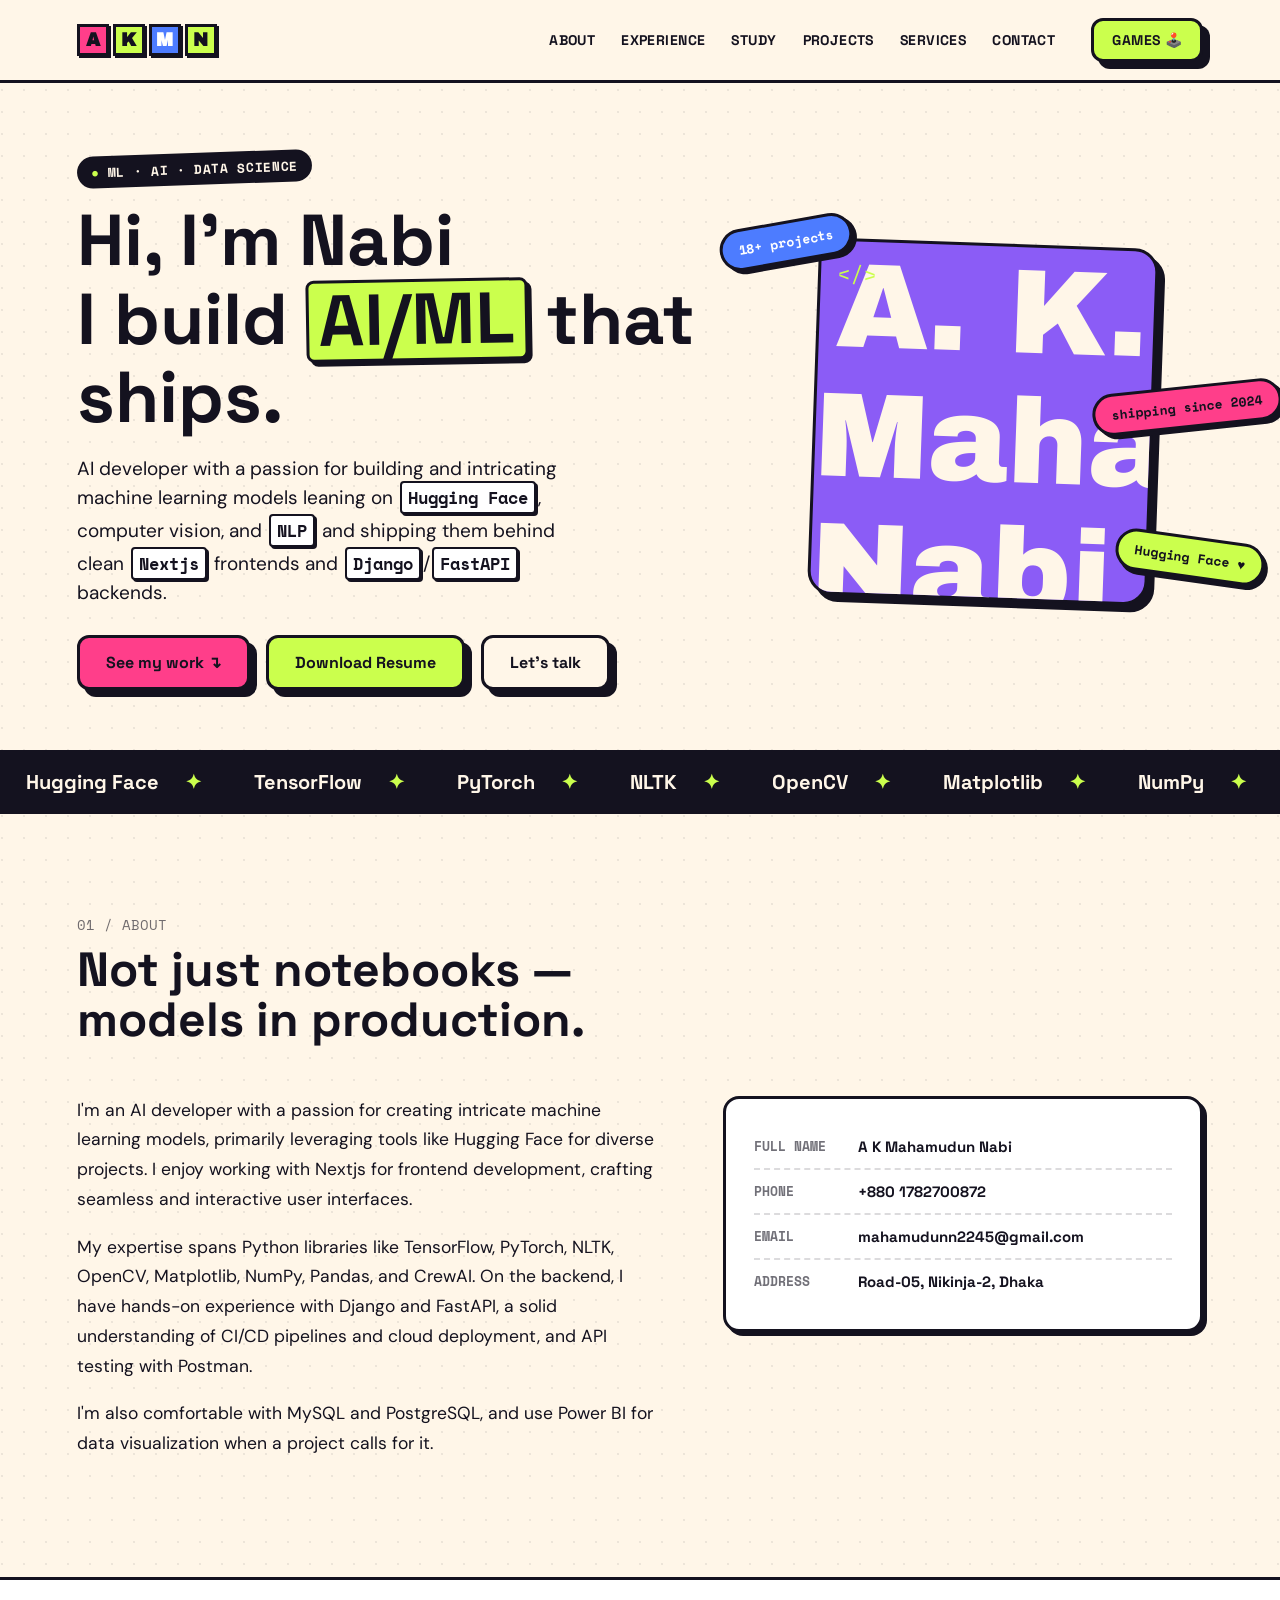
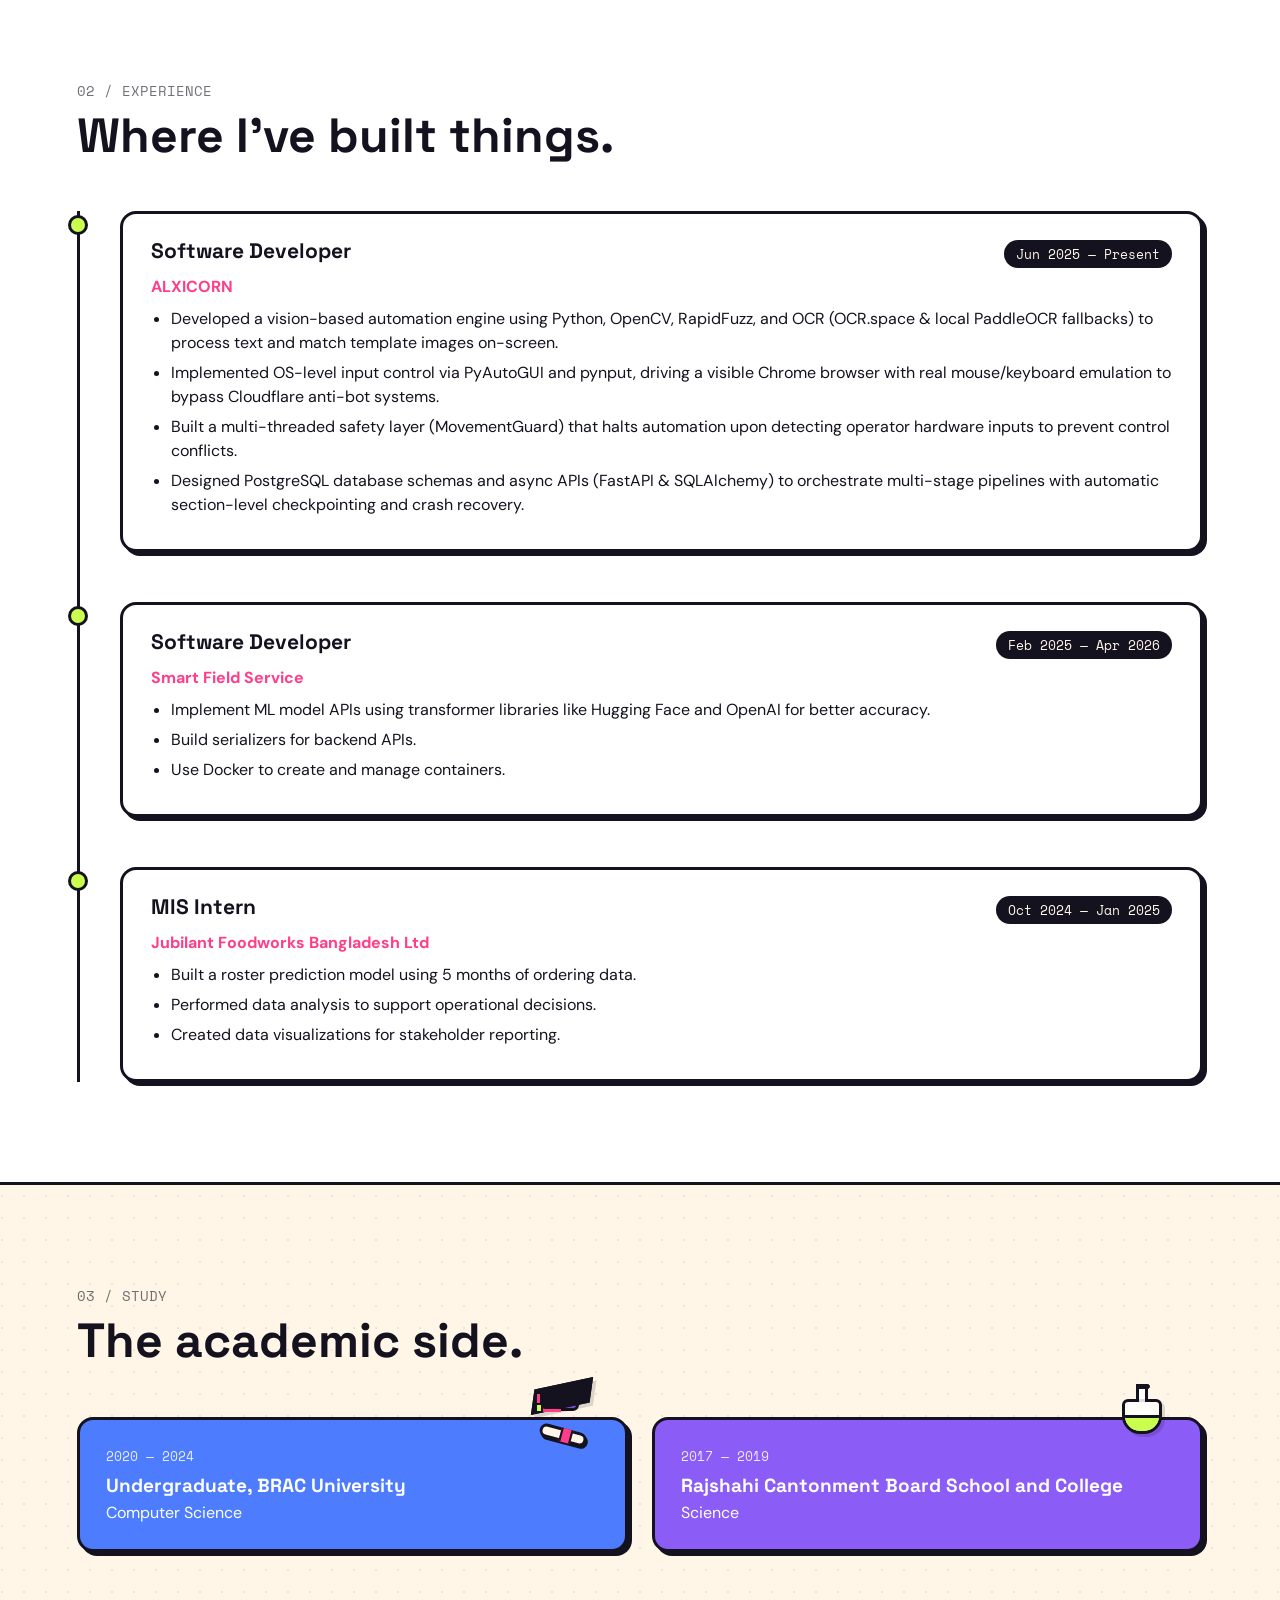
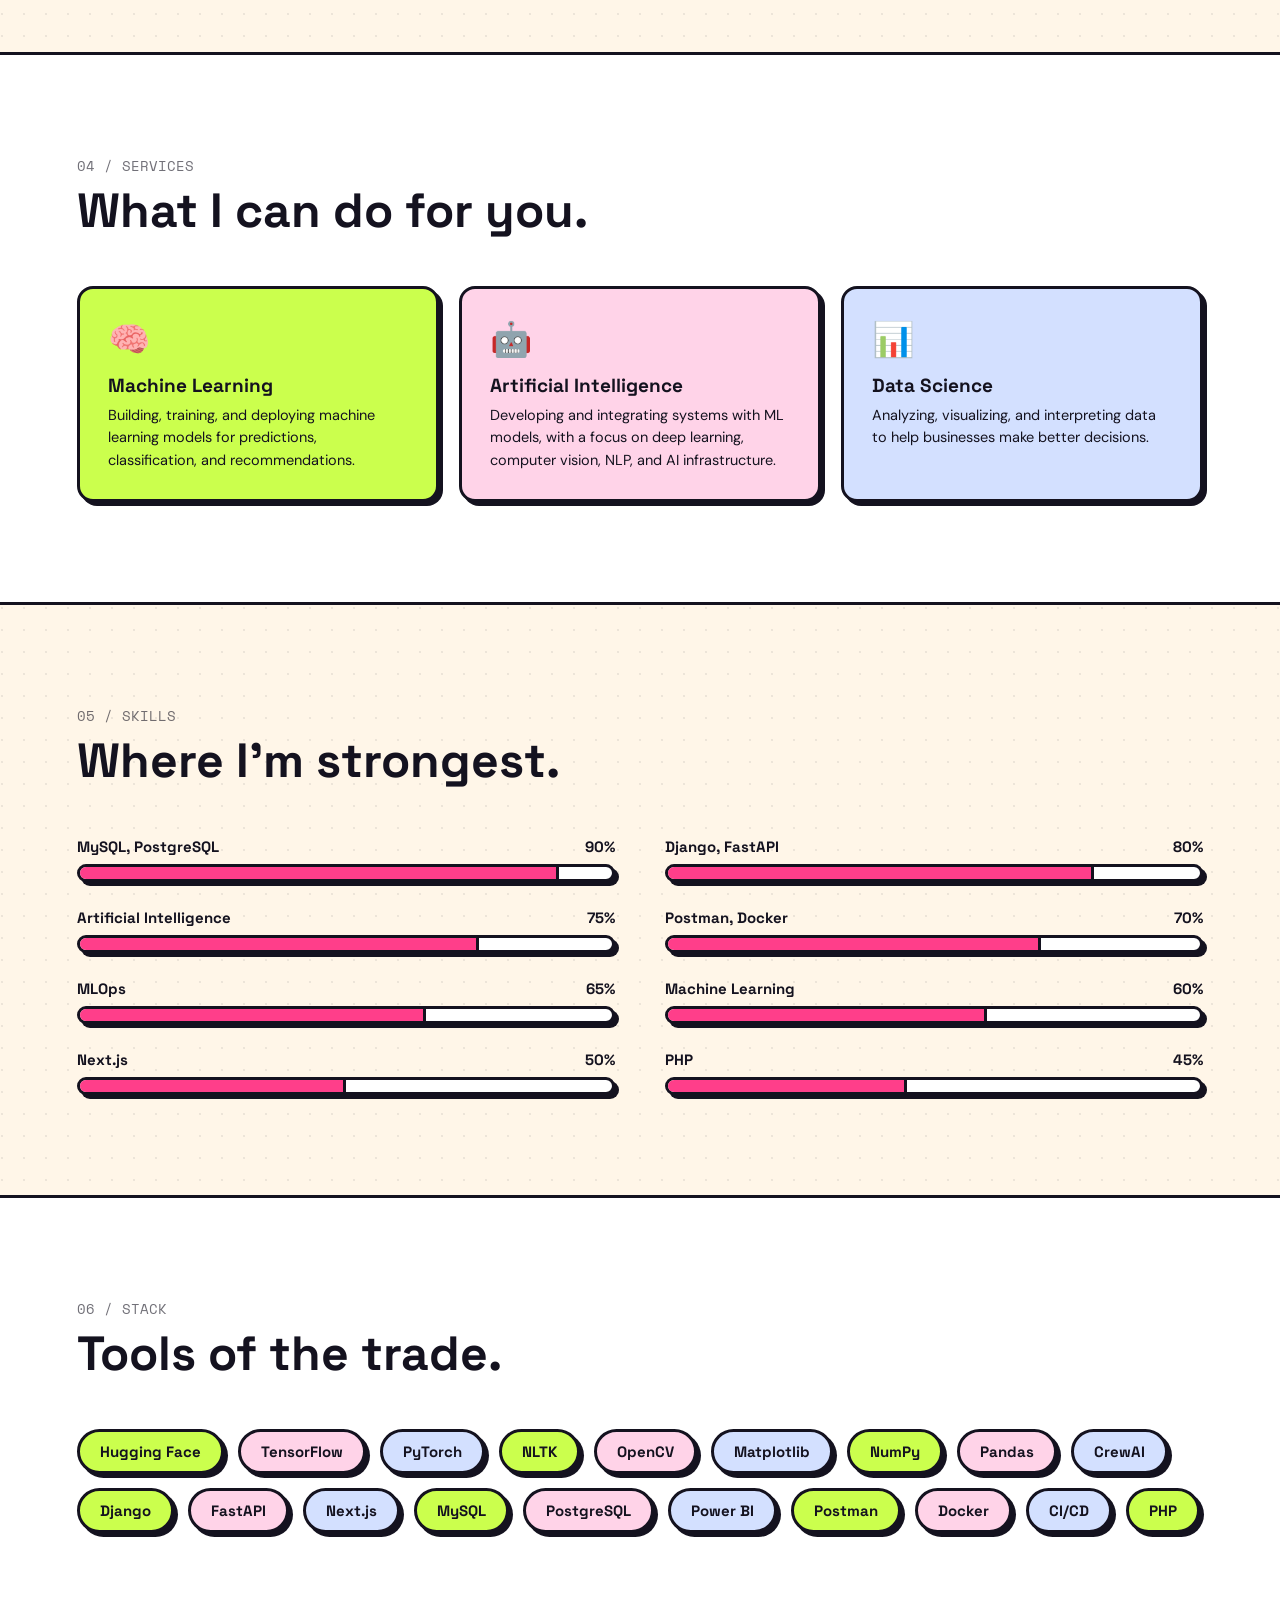
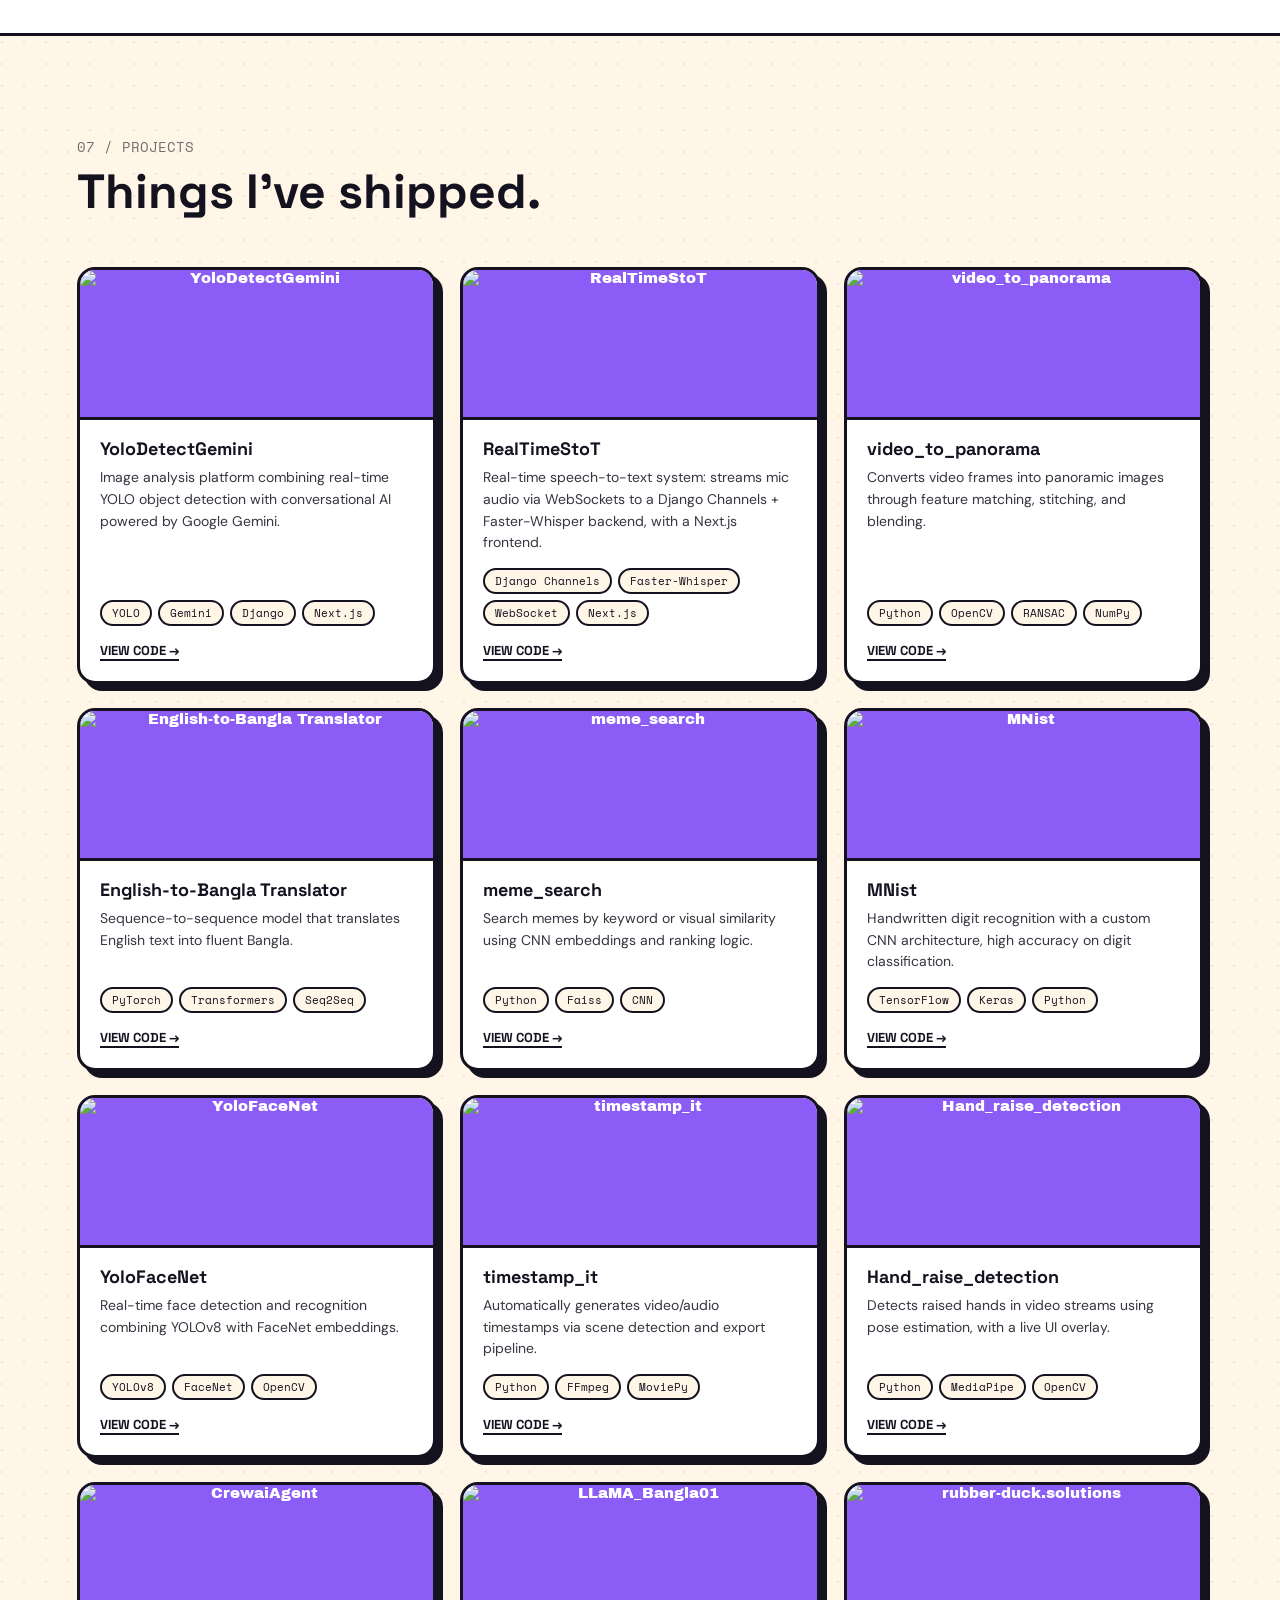
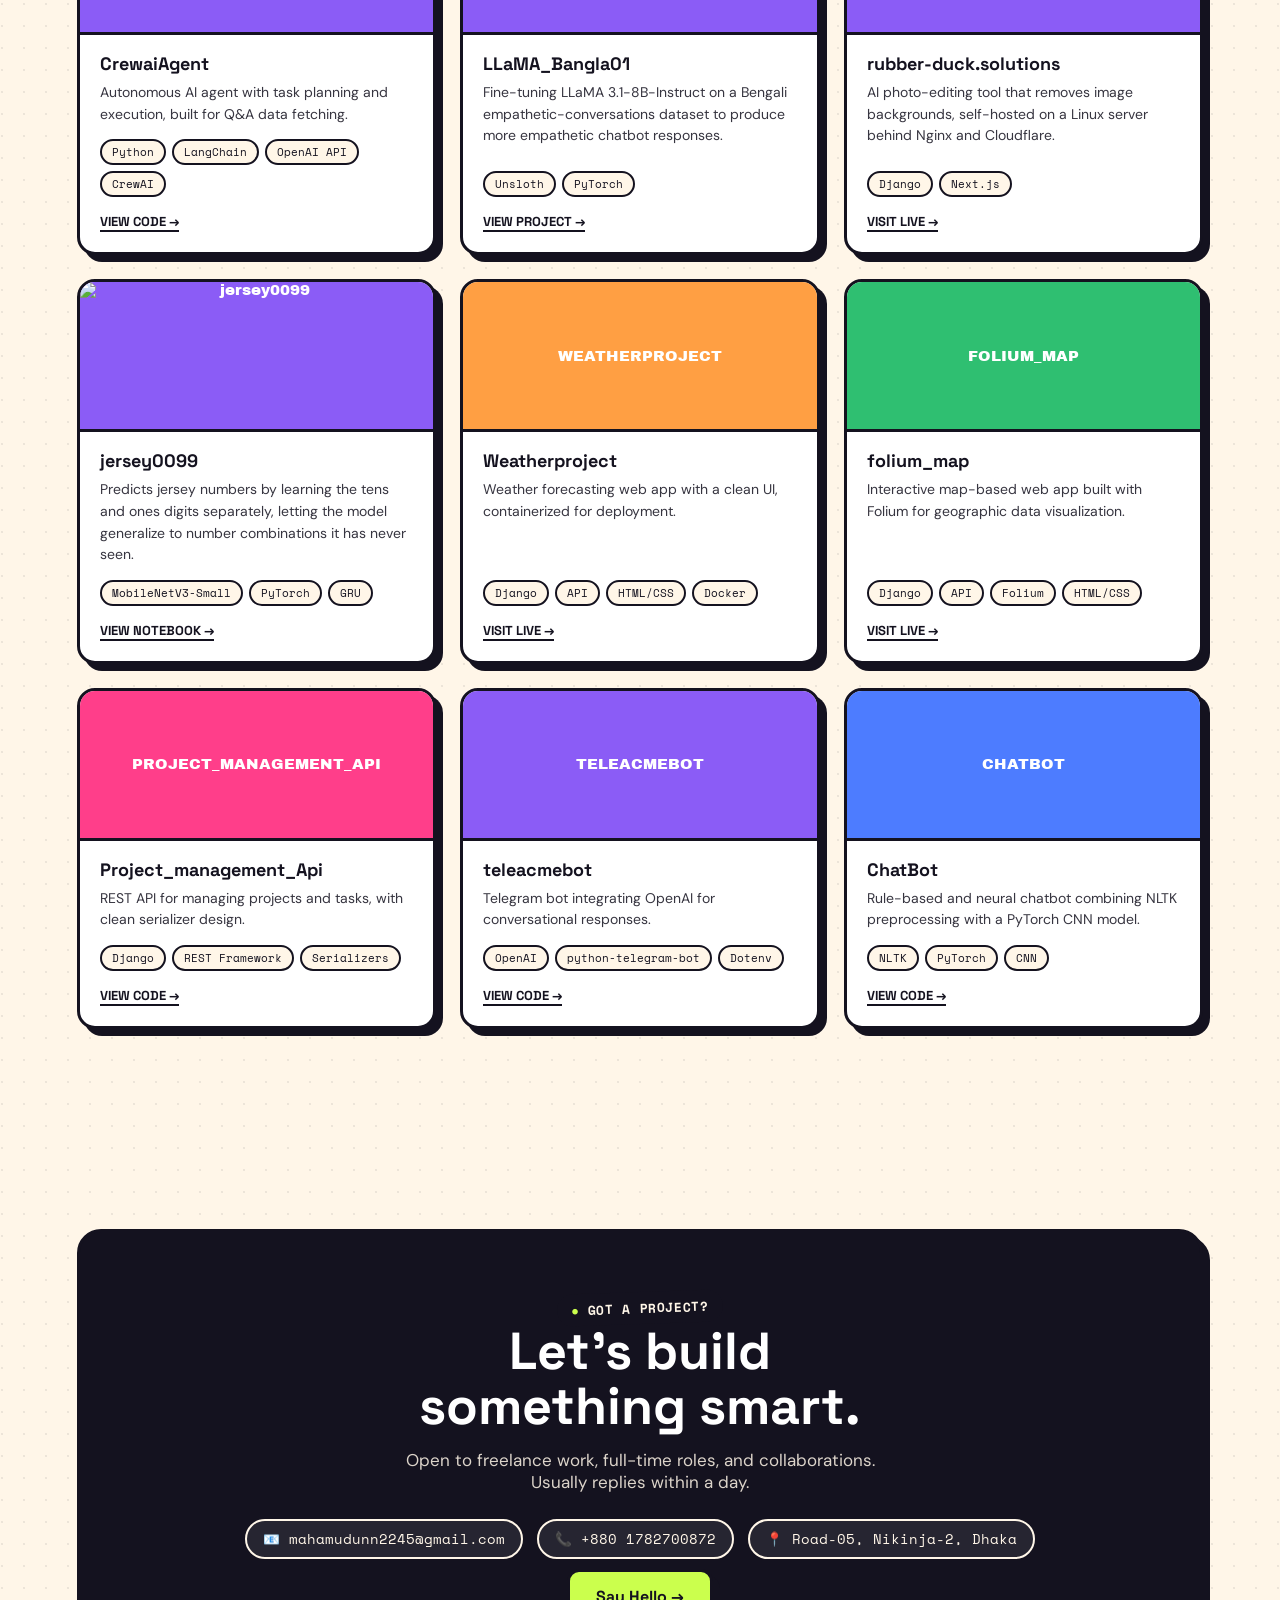
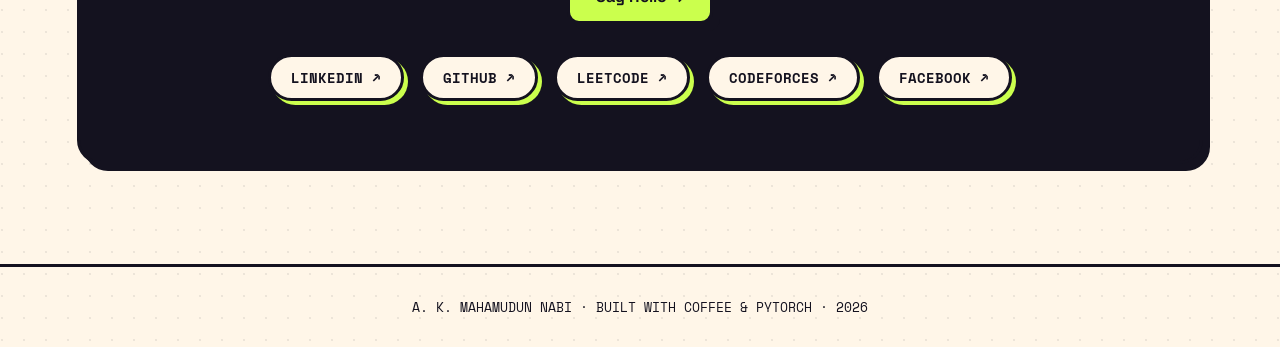
==== index.html @ da5a7a16 "changes template" ====
<!DOCTYPE html>
<html lang="en">

<head>
  <meta charset="UTF-8" />
  <meta name="viewport" content="width=device-width, initial-scale=1.0" />
  <title>A. K. Mahamudun Nabi — ML | AI | Data Science</title>
  <link rel="preconnect" href="https://fonts.googleapis.com">
  <link rel="preconnect" href="https://fonts.gstatic.com" crossorigin>
  <link
    href="https://fonts.googleapis.com/css2?family=Space+Grotesk:wght@500;700&family=Archivo+Black&family=DM+Sans:wght@400;500;700&family=Space+Mono:wght@400;700&display=swap"
    rel="stylesheet">
  <link rel="stylesheet" href="style.css" />
</head>

<body>

  <!-- ================= INTRO SPLASH ================= -->
  <div id="intro">
    <div class="intro-photo-wrap">
      <div class="intro-ring"></div>
      <img src="images/user-3.png" alt="A. K. Mahamudun Nabi" />
      <span class="intro-tag">hey, it's Nabi 👋</span>
    </div>
  </div>

  <!-- ================= NAV ================= -->
  <nav>
    <div class="logo">
      <span class="logo-box">A</span>
      <span class="logo-box">K</span>
      <span class="logo-box">M</span>
      <span class="logo-box">N</span>
    </div>
    <div class="nav-links" id="navLinks">
      <a href="#about">About</a>
      <a href="#experience">Experience</a>
      <a href="#education">Study</a>
      <a href="#projects">Projects</a>
      <a href="#services">Services</a>
      <a href="#contact">Contact</a>
      <a href="game.html" class="btn nav-cta alt" style="margin-left: 10px;">GAMES 🕹️</a>
    </div>
    <div class="burger" id="burger">☰</div>
  </nav>

  <!-- ================= HERO ================= -->
  <section class="hero" id="hero">
    <div class="wrap hero-grid">
      <div>
        <span class="tag">ML · AI · Data Science</span>
        <h1>Hi, I'm Nabi <br>I build <span class="hl">AI/ML</span> that ships.</h1>
        <p class="lead">AI developer with a passion for building and intricating machine learning models
          leaning on <span class="tech-box">Hugging Face</span>, computer vision, and <span class="tech-box">NLP</span>
          and shipping them behind clean <span class="tech-box">Nextjs</span>
          frontends and <span class="tech-box">Django</span>/<span class="tech-box">FastAPI</span> backends.</p>
        <div class="hero-actions">
          <a href="#projects" class="btn">See my work ↴</a>
          <a href="https://akmahamudunnabi.onrender.com/images/A.%20K.%20Mahamudun%20Nabi.pdf" class="btn alt"
            target="_blank">Download Resume</a>
          <a href="#contact" class="btn ghost">Let's talk</a>
        </div>
      </div>
      <div class="avatar-block">
        <div class="avatar-card"><img src="images/user-3.png" alt="A. K. Mahamudun Nabi" class="avatar-img" /></div>
        <div class="sticker s1">18+ projects</div>
        <div class="sticker s2">Hugging Face ♥</div>
        <div class="sticker s3">shipping since 2024</div>
      </div>
    </div>
  </section>

  <!-- ================= MARQUEE ================= -->
  <div class="marquee-wrap">
    <div class="marquee" id="marquee"></div>
  </div>

  <!-- ================= ABOUT ================= -->
  <section id="about">
    <div class="wrap">
      <div class="sec-head reveal">
        <span class="num">01 / ABOUT</span>
        <h2>Not just notebooks —<br>models in production.</h2>
      </div>
      <div class="about-grid reveal">
        <div>
          <p>I'm an AI developer with a passion for creating intricate machine learning models, primarily leveraging
            tools like Hugging Face for diverse projects. I enjoy working with Nextjs for frontend development, crafting
            seamless and interactive user interfaces.</p>
          <p>My expertise spans Python libraries like TensorFlow, PyTorch, NLTK, OpenCV, Matplotlib, NumPy, Pandas, and
            CrewAI. On the backend, I have hands-on experience with Django and FastAPI, a solid understanding of CI/CD
            pipelines and cloud deployment, and API testing with Postman.</p>
          <p>I'm also comfortable with MySQL and PostgreSQL, and use Power BI for data visualization when a project
            calls for it.</p>
        </div>
        <div class="info-card">
          <div class="info-row"><span class="k">Full name</span><span class="v">A K Mahamudun Nabi</span></div>
          <div class="info-row"><span class="k">Phone</span><span class="v">+880 1782700872</span></div>
          <div class="info-row"><span class="k">Email</span><span class="v">mahamudunn2245@gmail.com</span></div>
          <div class="info-row"><span class="k">Address</span><span class="v">Road-05, Nikinja-2, Dhaka</span></div>
        </div>
      </div>
    </div>
  </section>

  <!-- ================= EXPERIENCE ================= -->
  <section id="experience"
    style="background:#fff; border-top:3px solid var(--ink); border-bottom:3px solid var(--ink);">
    <div class="wrap">
      <div class="sec-head reveal">
        <span class="num">02 / EXPERIENCE</span>
        <h2>Where I've built things.</h2>
      </div>
      <div class="timeline reveal">
        <div class="tl-item">
          <div class="tl-dot"></div>
          <div class="tl-card">
            <div class="role-row">
              <h3>Software Developer</h3><span class="period">Jun 2025 — Present</span>
            </div>
            <span class="company">ALXICORN</span>
            <ul>
              <li>Developed a vision-based automation engine using Python, OpenCV, RapidFuzz, and OCR (OCR.space & local
                PaddleOCR fallbacks) to process text and match template images on-screen.</li>
              <li>Implemented OS-level input control via PyAutoGUI and pynput, driving a visible Chrome browser with
                real mouse/keyboard emulation to bypass Cloudflare anti-bot systems.</li>
              <li>Built a multi-threaded safety layer (MovementGuard) that halts automation upon detecting operator
                hardware inputs to prevent control conflicts.</li>
              <li>Designed PostgreSQL database schemas and async APIs (FastAPI & SQLAlchemy) to orchestrate multi-stage
                pipelines with automatic section-level checkpointing and crash recovery.</li>
            </ul>
          </div>
        </div>
        <div class="tl-item">
          <div class="tl-dot"></div>
          <div class="tl-card">
            <div class="role-row">
              <h3>Software Developer</h3><span class="period">Feb 2025 — Apr 2026</span>
            </div>
            <span class="company">Smart Field Service</span>
            <ul>
              <li>Implement ML model APIs using transformer libraries like Hugging Face and OpenAI for better accuracy.
              </li>
              <li>Build serializers for backend APIs.</li>
              <li>Use Docker to create and manage containers.</li>
            </ul>
          </div>
        </div>
        <div class="tl-item">
          <div class="tl-dot"></div>
          <div class="tl-card">
            <div class="role-row">
              <h3>MIS Intern</h3><span class="period">Oct 2024 — Jan 2025</span>
            </div>
            <span class="company">Jubilant Foodworks Bangladesh Ltd</span>
            <ul>
              <li>Built a roster prediction model using 5 months of ordering data.</li>
              <li>Performed data analysis to support operational decisions.</li>
              <li>Created data visualizations for stakeholder reporting.</li>
            </ul>
          </div>
        </div>
      </div>
    </div>
  </section>

  <!-- ================= EDUCATION ================= -->
  <section id="education">
    <div class="wrap">
      <div class="sec-head reveal">
        <span class="num">03 / STUDY</span>
        <h2>The academic side.</h2>
      </div>
      <div class="edu-grid reveal">
        <div class="edu-card">
          <span class="period">2020 — 2024</span>
          <h3>Undergraduate, BRAC University</h3>
          <p>Computer Science</p>
          <!-- Floating Grad Cap Sticker -->
          <div class="edu-sticker">
            <div class="grad-cap-top"></div>
            <div class="grad-cap-base"></div>
            <div class="tassel-btn"></div>
            <div class="tassel-string">
              <div class="tassel-fringe"></div>
            </div>
            <div class="diploma"></div>
          </div>
        </div>
        <div class="edu-card" style="background:var(--purple);">
          <span class="period">2017 — 2019</span>
          <h3>Rajshahi Cantonment Board School and College</h3>
          <p>Science</p>
          <!-- Science Flask Sticker -->
          <div class="science-sticker">
            <div class="beaker-neck"></div>
            <div class="beaker-body">
              <div class="liquid"></div>
            </div>
            <div class="bubble-container">
              <div class="sci-bubble b1"></div>
              <div class="sci-bubble b2"></div>
              <div class="sci-bubble b3"></div>
            </div>
          </div>
        </div>
      </div>
    </div>
  </section>

  <!-- ================= SERVICES ================= -->
  <section id="services" style="background:#fff; border-top:3px solid var(--ink); border-bottom:3px solid var(--ink);">
    <div class="wrap">
      <div class="sec-head reveal">
        <span class="num">04 / SERVICES</span>
        <h2>What I can do for you.</h2>
      </div>
      <div class="serv-grid reveal">
        <div class="serv-card">
          <div class="ic">🧠</div>
          <h3>Machine Learning</h3>
          <p>Building, training, and deploying machine learning models for predictions, classification, and
            recommendations.</p>
        </div>
        <div class="serv-card">
          <div class="ic">🤖</div>
          <h3>Artificial Intelligence</h3>
          <p>Developing and integrating systems with ML models, with a focus on deep learning, computer vision, NLP, and
            AI infrastructure.</p>
        </div>
        <div class="serv-card">
          <div class="ic">📊</div>
          <h3>Data Science</h3>
          <p>Analyzing, visualizing, and interpreting data to help businesses make better decisions.</p>
        </div>
      </div>
    </div>
  </section>

  <!-- ================= SKILLS ================= -->
  <section id="skills">
    <div class="wrap">
      <div class="sec-head reveal">
        <span class="num">05 / SKILLS</span>
        <h2>Where I'm strongest.</h2>
      </div>
      <div class="skills-grid reveal" id="skillsGrid"></div>
    </div>
  </section>

  <!-- ================= STACK ================= -->
  <section style="background:#fff; border-top:3px solid var(--ink); border-bottom:3px solid var(--ink);">
    <div class="wrap">
      <div class="sec-head reveal">
        <span class="num">06 / STACK</span>
        <h2>Tools of the trade.</h2>
      </div>
      <div class="stack-grid reveal" id="stackGrid"></div>
    </div>
  </section>

  <!-- ================= PROJECTS ================= -->
  <section id="projects">
    <div class="wrap">
      <div class="sec-head reveal">
        <span class="num">07 / PROJECTS</span>
        <h2>Things I've shipped.</h2>
      </div>
      <div class="proj-grid reveal" id="projGrid"></div>
    </div>
  </section>

  <!-- ================= CONTACT ================= -->
  <section id="contact">
    <div class="wrap">
      <div class="contact-card reveal">
        <span class="tag">Got a project?</span>
        <h2>Let's build<br>something smart.</h2>
        <p>Open to freelance work, full-time roles, and collaborations. Usually replies within a day.</p>
        <div class="contact-details">
          <span>📧 mahamudunn2245@gmail.com</span>
          <span>📞 +880 1782700872</span>
          <span>📍 Road-05, Nikinja-2, Dhaka</span>
        </div>
        <a href="mailto:mahamudunn2245@gmail.com" class="btn alt">Say Hello →</a>
        <div class="social-row">
          <a href="https://www.linkedin.com/in/a-k-mahamudun-nabi-4a72121ab/" class="social-badge"
            target="_blank">LINKEDIN ↗</a>
          <a href="https://github.com/Nabi40" class="social-badge" target="_blank">GITHUB ↗</a>
          <a href="https://leetcode.com/u/mahamudunn2245/" class="social-badge" target="_blank">LEETCODE ↗</a>
          <a href="https://codeforces.com/profile/mahamudunn2245" class="social-badge" target="_blank">CODEFORCES ↗</a>
          <a href="https://www.facebook.com/share/1HcMoVzmic/" class="social-badge" target="_blank">FACEBOOK ↗</a>
        </div>
      </div>
    </div>
  </section>

  <footer>
    A. K. MAHAMUDUN NABI · BUILT WITH COFFEE & PYTORCH · 2026
  </footer>
  <script src="script.js"></script>

</body>

</html>
---- style.css ----
:root {
  --ink: #14121F;
  --cream: #FFF6E8;
  --pink: #FF3E8A;
  --lime: #CBFF4D;
  --blue: #4D7CFF;
  --purple: #8B5CF6;
  --border: 3px solid var(--ink);
  --shadow: 7px 7px 0 var(--ink);
  --shadow-sm: 4px 4px 0 var(--ink);
}
* {
  box-sizing: border-box;
  margin: 0;
  padding: 0;
}
html {
  scroll-behavior: smooth;
}
body {
  background: var(--cream);
  color: var(--ink);
  font-family: 'DM Sans', sans-serif;
  overflow-x: hidden;
  background-image: radial-gradient(circle at 2px 2px, rgba(20, 18, 31, 0.08) 1.5px, transparent 0);
  background-size: 22px 22px;
}
h1, h2, h3 {
  font-family: 'Space Grotesk', sans-serif;
  font-weight: 700;
  line-height: 1.05;
}
.display {
  font-family: 'Archivo Black', sans-serif;
  text-transform: uppercase;
}
.mono {
  font-family: 'Space Mono', monospace;
}
a {
  color: inherit;
  text-decoration: none;
}
section {
  position: relative;
  padding: 100px 6vw;
}
.wrap {
  max-width: 1180px;
  margin: 0 auto;
}

.reveal {
  opacity: 0;
  transform: translateY(24px);
  transition: opacity .6s ease, transform .6s ease;
}
.reveal.in {
  opacity: 1;
  transform: translateY(0);
}

.tag {
  display: inline-flex;
  align-items: center;
  gap: 8px;
  font-family: 'Space Mono', monospace;
  font-size: 13px;
  font-weight: 700;
  text-transform: uppercase;
  letter-spacing: .05em;
  background: var(--ink);
  color: var(--cream);
  padding: 6px 14px;
  border-radius: 100px;
  transform: rotate(-2deg);
}
.tag::before {
  content: "●";
  color: var(--lime);
}

.btn {
  display: inline-flex;
  align-items: center;
  gap: 10px;
  font-family: 'Space Grotesk', sans-serif;
  font-weight: 700;
  font-size: 16px;
  padding: 14px 26px;
  border: var(--border);
  border-radius: 12px;
  background: var(--pink);
  color: var(--ink);
  box-shadow: var(--shadow);
  cursor: pointer;
  transition: transform .15s ease, box-shadow .15s ease;
}
.btn:hover {
  transform: translate(3px, 3px);
  box-shadow: 2px 2px 0 var(--ink);
}
.btn.alt {
  background: var(--lime);
}
.btn.ghost {
  background: var(--cream);
}
.btn.blue {
  background: var(--blue);
  color: #fff;
}

/* ================= NAV ================= */
nav {
  position: sticky;
  top: 0;
  z-index: 100;
  display: flex;
  align-items: center;
  justify-content: space-between;
  padding: 18px 6vw;
  background: var(--cream);
  border-bottom: var(--border);
}
.logo {
  display: flex;
  align-items: center;
  gap: 4px;
}
.logo-box {
  display: inline-flex;
  align-items: center;
  justify-content: center;
  width: 32px;
  height: 32px;
  border: var(--border);
  background: var(--pink);
  color: var(--ink);
  font-family: 'Archivo Black', sans-serif;
  font-size: 18px;
  font-weight: 900;
  box-shadow: 2px 2px 0 var(--ink);
  text-transform: uppercase;
}
.logo-box:nth-child(even) {
  background: var(--lime);
}
.logo-box:nth-child(3n) {
  background: var(--blue);
  color: #fff;
}
.tech-box {
  display: inline-block;
  font-family: 'Space Mono', monospace;
  font-weight: 700;
  font-size: 0.9em;
  padding: 2px 6px;
  border: 2px solid var(--ink);
  border-radius: 4px;
  background: #fff;
  box-shadow: 2px 2px 0 var(--ink);
  margin: 0 2px;
  white-space: nowrap;
}
.nav-links {
  display: flex;
  gap: 26px;
  align-items: center;
}
.nav-links a {
  font-family: 'Space Grotesk', sans-serif;
  font-weight: 700;
  font-size: 14px;
  text-transform: uppercase;
  letter-spacing: .03em;
  position: relative;
}
.nav-links a::after {
  content: "";
  position: absolute;
  left: 0;
  bottom: -6px;
  height: 3px;
  width: 0%;
  background: var(--pink);
  transition: width .2s ease;
}
.nav-links a:hover::after {
  width: 100%;
}
.nav-cta {
  padding: 10px 18px;
  font-size: 13px;
}
.burger {
  display: none;
  font-size: 26px;
  cursor: pointer;
}

@media (max-width: 1000px) {
  .nav-links {
    position: fixed;
    inset: 70px 0 0 0;
    background: var(--cream);
    flex-direction: column;
    padding: 40px 6vw;
    gap: 24px;
    transform: translateX(100%);
    transition: transform .3s ease;
    border-left: var(--border);
    overflow-y: auto;
  }
  .nav-links.open {
    transform: translateX(0);
  }
  .burger {
    display: block;
  }
}

/* ================= HERO ================= */
.hero {
  padding-top: 70px;
  padding-bottom: 60px;
}
.hero-grid {
  display: grid;
  grid-template-columns: 1.3fr .9fr;
  gap: 50px;
  align-items: center;
}
@media (max-width: 900px) {
  .hero-grid {
    grid-template-columns: 1fr;
  }
}

.hero h1 {
  font-size: clamp(36px, 6vw, 72px);
  margin: 18px 0 20px;
}
.hero h1 .hl {
  background: var(--lime);
  padding: 0 10px;
  border: var(--border);
  border-radius: 8px;
  display: inline-block;
  transform: rotate(-1deg);
  box-shadow: var(--shadow-sm);
}
.hero p.lead {
  font-size: 19px;
  max-width: 520px;
  margin-bottom: 30px;
}
.hero-actions {
  display: flex;
  gap: 16px;
  flex-wrap: wrap;
}

.avatar-block {
  position: relative;
  display: flex;
  justify-content: center;
}
.avatar-card {
  width: 100%;
  max-width: 340px;
  aspect-ratio: 1/1.05;
  background: var(--purple);
  border: var(--border);
  border-radius: 24px;
  box-shadow: var(--shadow);
  display: flex;
  align-items: center;
  justify-content: center;
  font-family: 'Archivo Black', sans-serif;
  color: var(--cream);
  font-size: 120px;
  transform: rotate(2deg);
  overflow: hidden;
  position: relative;
}
.avatar-card::before {
  content: "</>";
  position: absolute;
  font-size: 22px;
  top: 16px;
  left: 16px;
  font-family: 'Space Mono', monospace;
  color: var(--lime);
  z-index: 2;
}
.avatar-img {
  width: 100%;
  height: 100%;
  object-fit: cover;
  object-position: top center;
  position: relative;
  z-index: 1;
}
.sticker {
  position: absolute;
  font-family: 'Space Mono', monospace;
  font-weight: 700;
  font-size: 13px;
  background: var(--cream);
  border: var(--border);
  border-radius: 100px;
  padding: 8px 16px;
  box-shadow: var(--shadow-sm);
}
.s1 {
  top: -6%;
  left: -10%;
  transform: rotate(-10deg);
  background: var(--blue);
  color: #fff;
}
.s2 {
  bottom: 6%;
  right: -14%;
  transform: rotate(8deg);
  background: var(--lime);
}
.s3 {
  top: 40%;
  right: -18%;
  transform: rotate(-6deg);
  background: var(--pink);
}

/* ================= MARQUEE ================= */
.marquee-wrap {
  border-top: var(--border);
  border-bottom: var(--border);
  background: var(--ink);
  overflow: hidden;
  padding: 16px 0;
}
.marquee {
  display: flex;
  width: max-content;
  animation: scroll 32s linear infinite;
}
.marquee span {
  font-family: 'Space Grotesk', sans-serif;
  font-weight: 700;
  font-size: 20px;
  color: var(--cream);
  white-space: nowrap;
  padding: 0 26px;
  display: flex;
  align-items: center;
  gap: 26px;
}
.marquee span::after {
  content: "✦";
  color: var(--lime);
}
@keyframes scroll {
  from {
    transform: translateX(0);
  }
  to {
    transform: translateX(-50%);
  }
}

/* ================= SECTION HEADERS ================= */
.sec-head {
  margin-bottom: 50px;
}
.sec-head h2 {
  font-size: clamp(30px, 5vw, 48px);
  margin-top: 10px;
}
.sec-head .num {
  font-family: 'Space Mono', monospace;
  font-size: 14px;
  opacity: .6;
}

/* ================= ABOUT ================= */
.about-grid {
  display: grid;
  grid-template-columns: 1.1fr .9fr;
  gap: 60px;
  align-items: start;
}
@media (max-width: 900px) {
  .about-grid {
    grid-template-columns: 1fr;
  }
}
.about-grid p {
  font-size: 17.5px;
  line-height: 1.7;
  margin-bottom: 18px;
}
.info-card {
  background: #fff;
  border: var(--border);
  border-radius: 16px;
  box-shadow: var(--shadow-sm);
  padding: 26px 28px;
}
.info-row {
  display: flex;
  gap: 14px;
  padding: 12px 0;
  border-bottom: 2px dashed rgba(20, 18, 31, .15);
}
.info-row:last-child {
  border-bottom: none;
}
.info-row .k {
  font-family: 'Space Mono', monospace;
  font-weight: 700;
  font-size: 12.5px;
  text-transform: uppercase;
  min-width: 90px;
  opacity: .6;
}
.info-row .v {
  font-family: 'Space Grotesk', sans-serif;
  font-weight: 700;
  font-size: 15px;
}

/* ================= EXPERIENCE ================= */
.timeline {
  border-left: var(--border);
  padding-left: 40px;
  position: relative;
}
.tl-item {
  position: relative;
  margin-bottom: 50px;
}
.tl-item:last-child {
  margin-bottom: 0;
}
.tl-dot {
  position: absolute;
  left: -52px;
  top: 4px;
  width: 20px;
  height: 20px;
  background: var(--lime);
  border: var(--border);
  border-radius: 50%;
}
.tl-card {
  background: #fff;
  border: var(--border);
  border-radius: 16px;
  box-shadow: var(--shadow-sm);
  padding: 26px 28px;
}
.tl-card-inner {
  display: grid;
  grid-template-columns: 1fr auto;
  gap: 16px;
  align-items: center;
}
@media (max-width: 600px) {
  .tl-card-inner {
    grid-template-columns: 1fr;
    justify-items: center;
  }
  .tired-character {
    margin-top: 10px;
  }
}
.tl-card .role-row {
  display: flex;
  justify-content: space-between;
  flex-wrap: wrap;
  gap: 8px;
  margin-bottom: 8px;
}
.tl-card h3 {
  font-size: 21px;
}
.tl-card .period {
  font-family: 'Space Mono', monospace;
  font-size: 13px;
  background: var(--ink);
  color: var(--cream);
  padding: 4px 12px;
  border-radius: 100px;
  white-space: nowrap;
}
.tl-card .company {
  font-weight: 700;
  color: var(--pink);
  margin-bottom: 10px;
  display: block;
}
.tl-card ul {
  padding-left: 20px;
}
.tl-card li {
  margin-bottom: 6px;
  line-height: 1.5;
}

/* ================= EDUCATION ================= */
.edu-grid {
  display: grid;
  grid-template-columns: repeat(2, 1fr);
  gap: 24px;
}
@media (max-width: 700px) {
  .edu-grid {
    grid-template-columns: 1fr;
  }
}
.edu-card {
  background: var(--blue);
  color: #fff;
  border: var(--border);
  border-radius: 16px;
  padding: 26px;
  box-shadow: var(--shadow-sm);
  position: relative;
}
.edu-card h3 {
  font-size: 19px;
  margin-bottom: 6px;
}
.edu-card .period {
  font-family: 'Space Mono', monospace;
  font-size: 13px;
  opacity: .85;
  margin-bottom: 10px;
  display: block;
}
.edu-sticker {
  position: absolute;
  top: -46px;
  right: 28px;
  width: 70px;
  height: 70px;
  z-index: 10;
  pointer-events: none;
  animation: floatSticker 3s ease-in-out infinite alternate;
}
.grad-cap-top {
  position: absolute;
  top: 10px;
  left: 5px;
  width: 60px;
  height: 24px;
  background: var(--ink);
  border: 3px solid var(--ink);
  transform: rotate(-12deg) skewX(-20deg);
  box-shadow: 4px 4px 0 rgba(20, 18, 31, 0.15);
  z-index: 3;
}
.grad-cap-base {
  position: absolute;
  top: 23px;
  left: 20px;
  width: 32px;
  height: 14px;
  background: var(--purple);
  border: 3px solid var(--ink);
  border-bottom-left-radius: 6px;
  border-bottom-right-radius: 6px;
  z-index: 2;
}
.tassel-btn {
  position: absolute;
  top: 18px;
  left: 31px;
  width: 8px;
  height: 4px;
  background: var(--lime);
  border: 2px solid var(--ink);
  border-radius: 50%;
  z-index: 4;
}
.tassel-string {
  position: absolute;
  top: 20px;
  left: 10px;
  width: 24px;
  height: 18px;
  border-left: 3px solid var(--pink);
  border-bottom: 3px solid var(--pink);
  border-bottom-left-radius: 8px;
  z-index: 4;
  transform-origin: top left;
  animation: swingTassel 2s ease-in-out infinite alternate;
}
.tassel-fringe {
  position: absolute;
  bottom: -4px;
  left: -5px;
  width: 8px;
  height: 10px;
  background: var(--lime);
  border: 2px solid var(--ink);
  border-radius: 2px;
}
.diploma {
  position: absolute;
  bottom: 2px;
  left: 12px;
  width: 48px;
  height: 14px;
  background: #FFF6E8;
  border: 3px solid var(--ink);
  border-radius: 20px;
  transform: rotate(15deg);
  box-shadow: 2px 2px 0 var(--ink);
  z-index: 1;
}
.diploma::before {
  content: "";
  position: absolute;
  top: -3px;
  left: 18px;
  width: 8px;
  height: 14px;
  background: var(--pink);
  border-left: 2px solid var(--ink);
  border-right: 2px solid var(--ink);
}
@keyframes floatSticker {
  0% {
    transform: translateY(0) rotate(-3deg);
  }
  100% {
    transform: translateY(-12px) rotate(5deg);
  }
}
@keyframes swingTassel {
  0% {
    transform: rotate(-10deg);
  }
  100% {
    transform: rotate(15deg);
  }
}
.science-sticker {
  position: absolute;
  top: -46px;
  right: 28px;
  width: 60px;
  height: 60px;
  z-index: 10;
  pointer-events: none;
  animation: floatBeaker 3.5s ease-in-out infinite alternate;
}
.beaker-neck {
  position: absolute;
  top: 10px;
  left: 24px;
  width: 12px;
  height: 18px;
  background: rgba(255, 255, 255, 0.85);
  border-left: 3px solid var(--ink);
  border-right: 3px solid var(--ink);
  border-top: 3px solid var(--ink);
  z-index: 2;
}
.beaker-neck::before {
  content: "";
  position: absolute;
  top: -3px;
  left: -3px;
  width: 12px;
  height: 3px;
  background: var(--ink);
  border: 1px solid var(--ink);
  border-radius: 4px;
}
.beaker-body {
  position: absolute;
  top: 25px;
  left: 10px;
  width: 40px;
  height: 35px;
  background: rgba(255, 255, 255, 0.85);
  border: 3px solid var(--ink);
  border-bottom-left-radius: 18px;
  border-bottom-right-radius: 18px;
  border-top-left-radius: 6px;
  border-top-right-radius: 6px;
  z-index: 1;
  overflow: hidden;
  box-shadow: 3px 3px 0 rgba(20, 18, 31, 0.15);
}
.liquid {
  position: absolute;
  bottom: 0;
  left: 0;
  right: 0;
  height: 16px;
  background: var(--lime);
  border-top: 3px solid var(--ink);
  animation: waveLiquid 2s ease-in-out infinite alternate;
}
.bubble-container {
  position: absolute;
  top: 0;
  left: 0;
  right: 0;
  bottom: 0;
  z-index: 3;
  pointer-events: none;
}
.sci-bubble {
  position: absolute;
  background: var(--pink);
  border: 1.5px solid var(--ink);
  border-radius: 50%;
  opacity: 0;
}
.b1 {
  width: 6px;
  height: 6px;
  left: 18px;
  bottom: 20px;
  animation: riseBubble 2.2s linear infinite;
}
.b2 {
  width: 8px;
  height: 8px;
  left: 28px;
  bottom: 20px;
  animation: riseBubble 2.6s linear infinite;
  animation-delay: 0.7s;
}
.b3 {
  width: 5px;
  height: 5px;
  left: 22px;
  bottom: 20px;
  animation: riseBubble 1.8s linear infinite;
  animation-delay: 1.3s;
}
@keyframes floatBeaker {
  0% {
    transform: translateY(0) rotate(-4deg);
  }
  100% {
    transform: translateY(-8px) rotate(4deg);
  }
}
@keyframes waveLiquid {
  0% {
    transform: skewY(-2deg);
  }
  100% {
    transform: skewY(2deg);
  }
}
@keyframes riseBubble {
  0% {
    bottom: 15px;
    opacity: 0;
    transform: scale(0.6);
  }
  20% {
    opacity: 1;
    transform: scale(1);
  }
  80% {
    opacity: 1;
  }
  100% {
    bottom: 52px;
    opacity: 0;
    transform: scale(0.8);
  }
}

.tired-character {
  position: relative;
  width: 80px;
  height: 90px;
  display: flex;
  align-items: center;
  justify-content: center;
  pointer-events: none;
}
.tired-character .head {
  position: absolute;
  top: 15px;
  width: 32px;
  height: 32px;
  border-radius: 50%;
  background: #FFF6E8;
  border: 3px solid var(--ink);
  box-shadow: 2px 2px 0 rgba(20, 18, 31, 0.15);
  z-index: 2;
  animation: headSlump 2s ease-in-out infinite alternate;
}
.tired-character .head::before {
  content: "× ×";
  position: absolute;
  top: 4px;
  left: 5px;
  font-family: monospace;
  font-size: 10px;
  font-weight: bold;
  color: var(--ink);
  letter-spacing: 0px;
}
.tired-character .head::after {
  content: "";
  position: absolute;
  top: 18px;
  left: 10px;
  width: 8px;
  height: 3px;
  background: var(--pink);
  border: 2px solid var(--ink);
  border-radius: 4px;
}
.tired-character .body {
  position: absolute;
  top: 44px;
  width: 44px;
  height: 36px;
  background: var(--blue);
  border: 3px solid var(--ink);
  border-top-left-radius: 12px;
  border-top-right-radius: 12px;
  z-index: 1;
  animation: bodySlump 2s ease-in-out infinite alternate;
}
.sweat-drop {
  position: absolute;
  width: 6px;
  height: 10px;
  background: var(--blue);
  border: 1.5px solid var(--ink);
  border-radius: 50% 50% 50% 50% / 60% 60% 40% 40%;
  opacity: 0;
  z-index: 3;
}
.sweat-drop.s1 {
  left: 20px;
  top: 15px;
  animation: drip 1.5s infinite ease-in;
}
.sweat-drop.s2 {
  right: 20px;
  top: 25px;
  animation: drip 1.5s infinite ease-in;
  animation-delay: 0.75s;
}
@keyframes headSlump {
  0% {
    transform: translateY(0) rotate(5deg);
  }
  100% {
    transform: translateY(4px) rotate(-10deg);
  }
}
@keyframes bodySlump {
  0% {
    transform: scaleY(1);
  }
  100% {
    transform: scaleY(0.92);
  }
}
@keyframes drip {
  0% {
    transform: translateY(0) scale(0.5);
    opacity: 0;
  }
  30% {
    opacity: 1;
    transform: translateY(4px) scale(1);
  }
  80% {
    opacity: 1;
  }
  100% {
    transform: translateY(22px) scale(0.6);
    opacity: 0;
  }
}
.focused-developer-scene {
  position: relative;
  width: 140px;
  height: 95px;
  background: var(--cream);
  border: 3px solid var(--ink);
  border-radius: 0;
  overflow: hidden;
  box-shadow: 4px 4px 0 var(--ink);
  pointer-events: none;
}
.scene-desk {
  position: absolute;
  bottom: 0;
  left: 0;
  right: 0;
  height: 14px;
  background: #A0522D;
  border-top: 3px solid var(--ink);
  z-index: 2;
}
.monitor-left {
  position: absolute;
  bottom: 14px;
  left: 10px;
  width: 32px;
  height: 24px;
  background: var(--ink);
  border: 3px solid var(--ink);
  border-radius: 0;
  z-index: 3;
}
.monitor-left::before {
  content: "";
  position: absolute;
  top: 1px;
  left: 1px;
  width: 24px;
  height: 16px;
  background: var(--lime);
  animation: codeFlickerLeft 1.2s infinite alternate;
}
.stand-left {
  position: absolute;
  bottom: 6px;
  left: 20px;
  width: 12px;
  height: 10px;
  background: var(--ink);
  border-left: 3px solid var(--ink);
  border-right: 3px solid var(--ink);
  z-index: 1;
}
.monitor-right {
  position: absolute;
  bottom: 14px;
  left: 46px;
  width: 32px;
  height: 24px;
  background: var(--ink);
  border: 3px solid var(--ink);
  border-radius: 0;
  z-index: 3;
}
.monitor-right::before {
  content: "";
  position: absolute;
  top: 1px;
  left: 1px;
  width: 24px;
  height: 16px;
  background: var(--blue);
  animation: codeFlickerRight 1.6s infinite alternate;
}
.stand-right {
  position: absolute;
  bottom: 6px;
  left: 56px;
  width: 12px;
  height: 10px;
  background: var(--ink);
  border-left: 3px solid var(--ink);
  border-right: 3px solid var(--ink);
  z-index: 1;
}
.scene-lamp {
  position: absolute;
  top: 6px;
  left: 74px;
  width: 15px;
  height: 38px;
  z-index: 4;
}
.lamp-head {
  position: absolute;
  top: 0;
  left: 0;
  width: 12px;
  height: 12px;
  background: var(--ink);
  border: 2px solid var(--ink);
  border-radius: 0;
  transform: rotate(-35deg);
}
.lamp-beam {
  position: absolute;
  top: 10px;
  left: -20px;
  width: 35px;
  height: 60px;
  background: linear-gradient(rgba(203, 255, 77, 0.45), rgba(203, 255, 77, 0));
  clip-path: polygon(50% 0%, 0% 100%, 100% 100%);
  z-index: 1;
}
.scene-coffee {
  position: absolute;
  bottom: 14px;
  left: 82px;
  width: 10px;
  height: 10px;
  background: #FFF;
  border: 2px solid var(--ink);
  border-radius: 0;
  z-index: 3;
}
.scene-coffee::before {
  content: "";
  position: absolute;
  top: 2px;
  right: -4px;
  width: 3px;
  height: 5px;
  border: 2px solid var(--ink);
  border-left: none;
  border-radius: 0;
}
.coffee-steam {
  position: absolute;
  top: -8px;
  left: 3px;
  width: 3px;
  height: 3px;
  background: var(--pink);
  animation: steamRiseSquare 1.8s infinite linear;
}
.scene-fan {
  position: absolute;
  bottom: 14px;
  left: 96px;
  width: 14px;
  height: 20px;
  z-index: 3;
}
.fan-base {
  position: absolute;
  bottom: 0;
  left: 3px;
  width: 8px;
  height: 6px;
  background: var(--ink);
  border-radius: 0;
}
.fan-blades {
  position: absolute;
  top: 0;
  left: 1px;
  width: 12px;
  height: 12px;
  border: 2px solid var(--ink);
  background: var(--lime);
  border-radius: 0;
  animation: fanSpin 0.3s infinite linear;
}
.scene-programmer {
  position: absolute;
  bottom: 14px;
  right: 6px;
  width: 32px;
  height: 48px;
  z-index: 4;
}
.prog-chair {
  position: absolute;
  top: 10px;
  right: -4px;
  width: 10px;
  height: 38px;
  background: var(--ink);
  border: 2px solid var(--ink);
  border-radius: 0;
}
.prog-body {
  position: absolute;
  bottom: 0;
  left: 2px;
  width: 20px;
  height: 28px;
  background: #008080;
  border: 3px solid var(--ink);
  border-bottom: none;
  border-radius: 0;
  animation: bodyBreathSquare 1.5s infinite alternate ease-in-out;
}
.prog-head {
  position: absolute;
  top: -16px;
  left: 0px;
  width: 16px;
  height: 16px;
  background: #FFCDA0;
  border: 3px solid var(--ink);
  border-radius: 0;
  z-index: 2;
  animation: headNodSquare 1.5s infinite alternate ease-in-out;
}
.prog-head::before {
  content: "";
  position: absolute;
  top: 4px;
  left: 1px;
  width: 3px;
  height: 3px;
  background: #FFF;
  box-shadow: 2px 0 0 #00f, 6px 0 0 #FFF, 8px 0 0 #00f;
}
.prog-head::after {
  content: "";
  position: absolute;
  top: 9px;
  left: 3px;
  width: 6px;
  height: 2px;
  background: #503010;
}
.prog-hair {
  position: absolute;
  top: -3px;
  left: -3px;
  width: 16px;
  height: 6px;
  background: #4A2511;
  border-bottom: 2px solid var(--ink);
}
.prog-headphones {
  position: absolute;
  top: -2px;
  left: -4px;
  width: 24px;
  height: 20px;
  z-index: 3;
}
.prog-headphones::before {
  content: "";
  position: absolute;
  top: -2px;
  left: 4px;
  width: 16px;
  height: 4px;
  background: var(--pink);
  border: 2px solid var(--ink);
  border-bottom: none;
}
.prog-cups {
  position: absolute;
  top: 2px;
  width: 100%;
}
.prog-cups::before, .prog-cups::after {
  content: "";
  position: absolute;
  width: 6px;
  height: 8px;
  background: var(--pink);
  border: 2px solid var(--ink);
  border-radius: 0;
}
.prog-cups::before {
  left: 0;
}
.prog-cups::after {
  right: 0;
}
.prog-hands {
  position: absolute;
  bottom: 4px;
  left: -8px;
  width: 12px;
  height: 6px;
  background: #FFCDA0;
  border: 2px solid var(--ink);
  border-radius: 0;
  z-index: 3;
  animation: typeMotionSquare 0.15s infinite alternate linear;
}
@keyframes codeFlickerLeft {
  0% {
    background: var(--lime);
  }
  50% {
    background: #14121F;
  }
  100% {
    background: var(--lime);
  }
}
@keyframes codeFlickerRight {
  0% {
    background: var(--blue);
  }
  30% {
    background: var(--pink);
  }
  70% {
    background: #14121F;
  }
  100% {
    background: var(--blue);
  }
}
@keyframes steamRiseSquare {
  0% {
    transform: translate(0, 0) scale(1);
    opacity: 0.8;
  }
  25% {
    transform: translate(-2px, -3px) scale(1);
  }
  50% {
    transform: translate(2px, -6px) scale(1.2);
  }
  75% {
    transform: translate(-1px, -9px) scale(0.8);
    opacity: 0.5;
  }
  100% {
    transform: translate(0px, -12px) scale(0.5);
    opacity: 0;
  }
}
@keyframes fanSpin {
  0% {
    transform: rotate(0deg);
  }
  100% {
    transform: rotate(360deg);
  }
}
@keyframes bodyBreathSquare {
  0% {
    transform: scaleY(1);
  }
  100% {
    transform: scaleY(0.96);
  }
}
@keyframes headNodSquare {
  0% {
    transform: translate(0, 0);
  }
  100% {
    transform: translate(-1px, 1px);
  }
}
@keyframes typeMotionSquare {
  0% {
    transform: translateY(0);
  }
  100% {
    transform: translateY(-2px);
  }
}

/* ================= SERVICES ================= */
.serv-grid {
  display: grid;
  grid-template-columns: repeat(3, 1fr);
  gap: 20px;
}
@media (max-width: 800px) {
  .serv-grid {
    grid-template-columns: 1fr;
  }
}
.serv-card {
  background: var(--lime);
  border: var(--border);
  border-radius: 16px;
  padding: 28px;
  box-shadow: var(--shadow-sm);
  transition: transform .2s ease;
}
.serv-card:hover {
  transform: rotate(-1deg) translateY(-4px);
}
.serv-card .ic {
  font-size: 34px;
  margin-bottom: 14px;
}
.serv-card h3 {
  font-size: 19px;
  margin-bottom: 8px;
}
.serv-card p {
  font-size: 14.5px;
  line-height: 1.55;
}
.serv-card:nth-child(2) {
  background: #FFD3E8;
}
.serv-card:nth-child(3) {
  background: #D3E0FF;
}

/* ================= SKILL BARS ================= */
.skills-grid {
  display: grid;
  grid-template-columns: 1fr 1fr;
  gap: 26px 50px;
}
@media (max-width: 700px) {
  .skills-grid {
    grid-template-columns: 1fr;
  }
}
.skill-row .top {
  display: flex;
  justify-content: space-between;
  margin-bottom: 8px;
  font-family: 'Space Grotesk', sans-serif;
  font-weight: 700;
  font-size: 15px;
}
.skill-track {
  height: 18px;
  border: var(--border);
  border-radius: 100px;
  background: #fff;
  overflow: hidden;
  box-shadow: var(--shadow-sm);
}
.skill-fill {
  height: 100%;
  background: var(--pink);
  border-right: 3px solid var(--ink);
}

/* ================= STACK ================= */
.stack-grid {
  display: flex;
  flex-wrap: wrap;
  gap: 14px;
}
.stack-pill {
  font-family: 'Space Grotesk', sans-serif;
  font-weight: 700;
  font-size: 15px;
  background: #fff;
  border: var(--border);
  border-radius: 100px;
  padding: 10px 20px;
  box-shadow: var(--shadow-sm);
}
.stack-pill:nth-child(3n+1) {
  background: var(--lime);
}
.stack-pill:nth-child(3n+2) {
  background: #FFD3E8;
}
.stack-pill:nth-child(3n) {
  background: #D3E0FF;
}

/* ================= PROJECTS ================= */
.proj-grid {
  display: grid;
  grid-template-columns: repeat(3, 1fr);
  gap: 24px;
}
@media (max-width: 1000px) {
  .proj-grid {
    grid-template-columns: repeat(2, 1fr);
  }
}
@media (max-width: 650px) {
  .proj-grid {
    grid-template-columns: 1fr;
  }
}
.proj-card {
  background: #fff;
  border: var(--border);
  border-radius: 18px;
  box-shadow: var(--shadow);
  padding: 0;
  overflow: hidden;
  display: flex;
  flex-direction: column;
  transition: transform .2s ease, box-shadow .2s ease;
}
.proj-card:hover {
  transform: translate(-4px, -4px);
  box-shadow: 11px 11px 0 var(--ink);
}
.proj-thumb {
  height: 150px;
  display: flex;
  align-items: center;
  justify-content: center;
  font-family: 'Archivo Black', sans-serif;
  font-size: 15px;
  color: #fff;
  text-align: center;
  border-bottom: var(--border);
  overflow: hidden;
  position: relative;
  background: var(--purple);
}
.proj-thumb img {
  width: 100%;
  height: 100%;
  object-fit: cover;
}
.proj-body {
  padding: 20px;
  flex: 1;
  display: flex;
  flex-direction: column;
}
.proj-body h3 {
  font-size: 18px;
  margin-bottom: 8px;
}
.proj-body p {
  font-size: 14px;
  line-height: 1.55;
  opacity: .85;
  margin-bottom: 14px;
  flex: 1;
}
.chip-row {
  display: flex;
  flex-wrap: wrap;
  gap: 6px;
  margin-bottom: 16px;
}
.chip {
  font-family: 'Space Mono', monospace;
  font-size: 11px;
  background: var(--cream);
  border: 2px solid var(--ink);
  border-radius: 100px;
  padding: 3px 10px;
}
.proj-links {
  display: flex;
  gap: 14px;
}
.proj-links a {
  font-family: 'Space Grotesk', sans-serif;
  font-weight: 700;
  font-size: 13px;
  text-transform: uppercase;
  border-bottom: 2px solid var(--ink);
}

/* ================= CONTACT ================= */
.contact-card {
  background: var(--ink);
  color: var(--cream);
  border-radius: 24px;
  border: var(--border);
  padding: 60px 6vw;
  text-align: center;
  box-shadow: var(--shadow);
}
.contact-card h2 {
  font-size: clamp(30px, 6vw, 52px);
  color: #fff;
  margin-bottom: 16px;
}
.contact-card p {
  font-size: 17px;
  opacity: .85;
  max-width: 520px;
  margin: 0 auto 10px;
}
.contact-details {
  display: flex;
  flex-wrap: wrap;
  justify-content: center;
  gap: 14px;
  margin: 26px 0 10px;
  font-family: 'Space Mono', monospace;
  font-size: 13.5px;
}
.contact-details span {
  background: rgba(255, 255, 255, .08);
  border: 2px solid var(--cream);
  border-radius: 100px;
  padding: 8px 16px;
}
.social-row {
  display: flex;
  justify-content: center;
  gap: 16px;
  flex-wrap: wrap;
  margin-top: 30px;
}
.social-badge {
  font-family: 'Space Mono', monospace;
  font-weight: 700;
  font-size: 14px;
  background: var(--cream);
  color: var(--ink);
  border: var(--border);
  border-radius: 100px;
  padding: 10px 20px;
  box-shadow: 4px 4px 0 var(--lime);
  transition: transform .15s ease;
}
.social-badge:hover {
  transform: translateY(-3px) rotate(-2deg);
}

footer {
  text-align: center;
  padding: 30px;
  font-family: 'Space Mono', monospace;
  font-size: 13px;
  border-top: var(--border);
}

/* ================= INTRO SPLASH ================= */
#intro {
  position: fixed;
  inset: 0;
  z-index: 1000;
  background: var(--lime);
  background-image: radial-gradient(circle at 2px 2px, rgba(20, 18, 31, 0.1) 1.5px, transparent 0);
  background-size: 22px 22px;
  display: flex;
  align-items: center;
  justify-content: center;
  transition: opacity .5s ease, visibility .5s ease;
}
#intro.hide {
  opacity: 0;
  visibility: hidden;
  pointer-events: none;
}
.intro-photo-wrap {
  position: relative;
  width: min(60vw, 320px);
  aspect-ratio: 1/1;
  display: flex;
  align-items: center;
  justify-content: center;
  animation: popIn .7s cubic-bezier(.34, 1.56, .64, 1) both;
}
.intro-ring {
  position: absolute;
  inset: 0;
  border: var(--border);
  border-radius: 50%;
  background: var(--pink);
  box-shadow: var(--shadow);
}
.intro-photo-wrap img {
  position: relative;
  z-index: 1;
  width: 88%;
  height: 88%;
  object-fit: cover;
  border-radius: 50%;
  border: var(--border);
  background: var(--cream);
}
.intro-tag {
  position: absolute;
  bottom: -14px;
  left: 50%;
  transform: translateX(-50%) rotate(-3deg);
  font-family: 'Space Mono', monospace;
  font-weight: 700;
  font-size: 13px;
  background: var(--ink);
  color: var(--cream);
  padding: 6px 16px;
  border-radius: 100px;
  white-space: nowrap;
  z-index: 2;
  animation: popIn .7s cubic-bezier(.34, 1.56, .64, 1) .25s both;
}
@keyframes popIn {
  0% {
    transform: scale(0) rotate(-25deg);
    opacity: 0;
  }
  70% {
    transform: scale(1.08) rotate(4deg);
    opacity: 1;
  }
  100% {
    transform: scale(1) rotate(0);
    opacity: 1;
  }
}
@media (prefers-reduced-motion: reduce) {
  .intro-photo-wrap, .intro-tag {
    animation: none;
  }
  #intro {
    transition: none;
  }
}
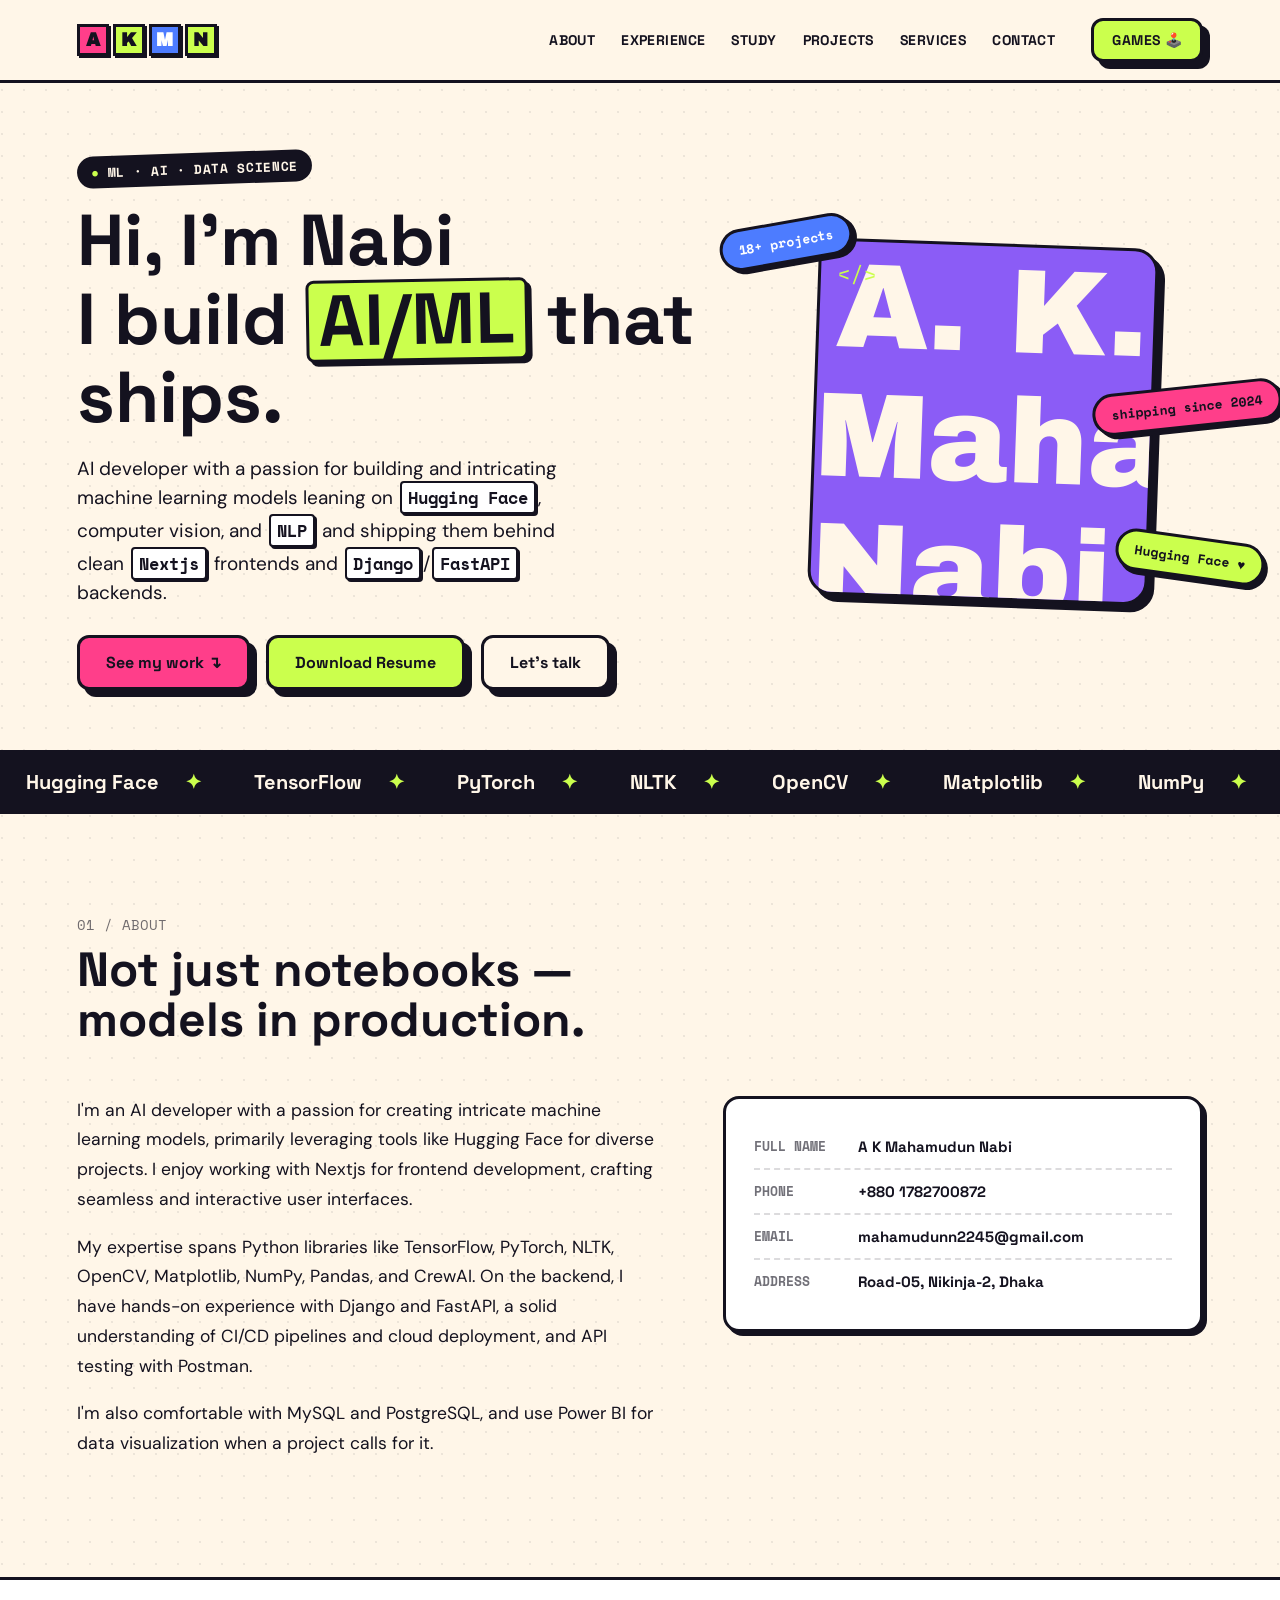
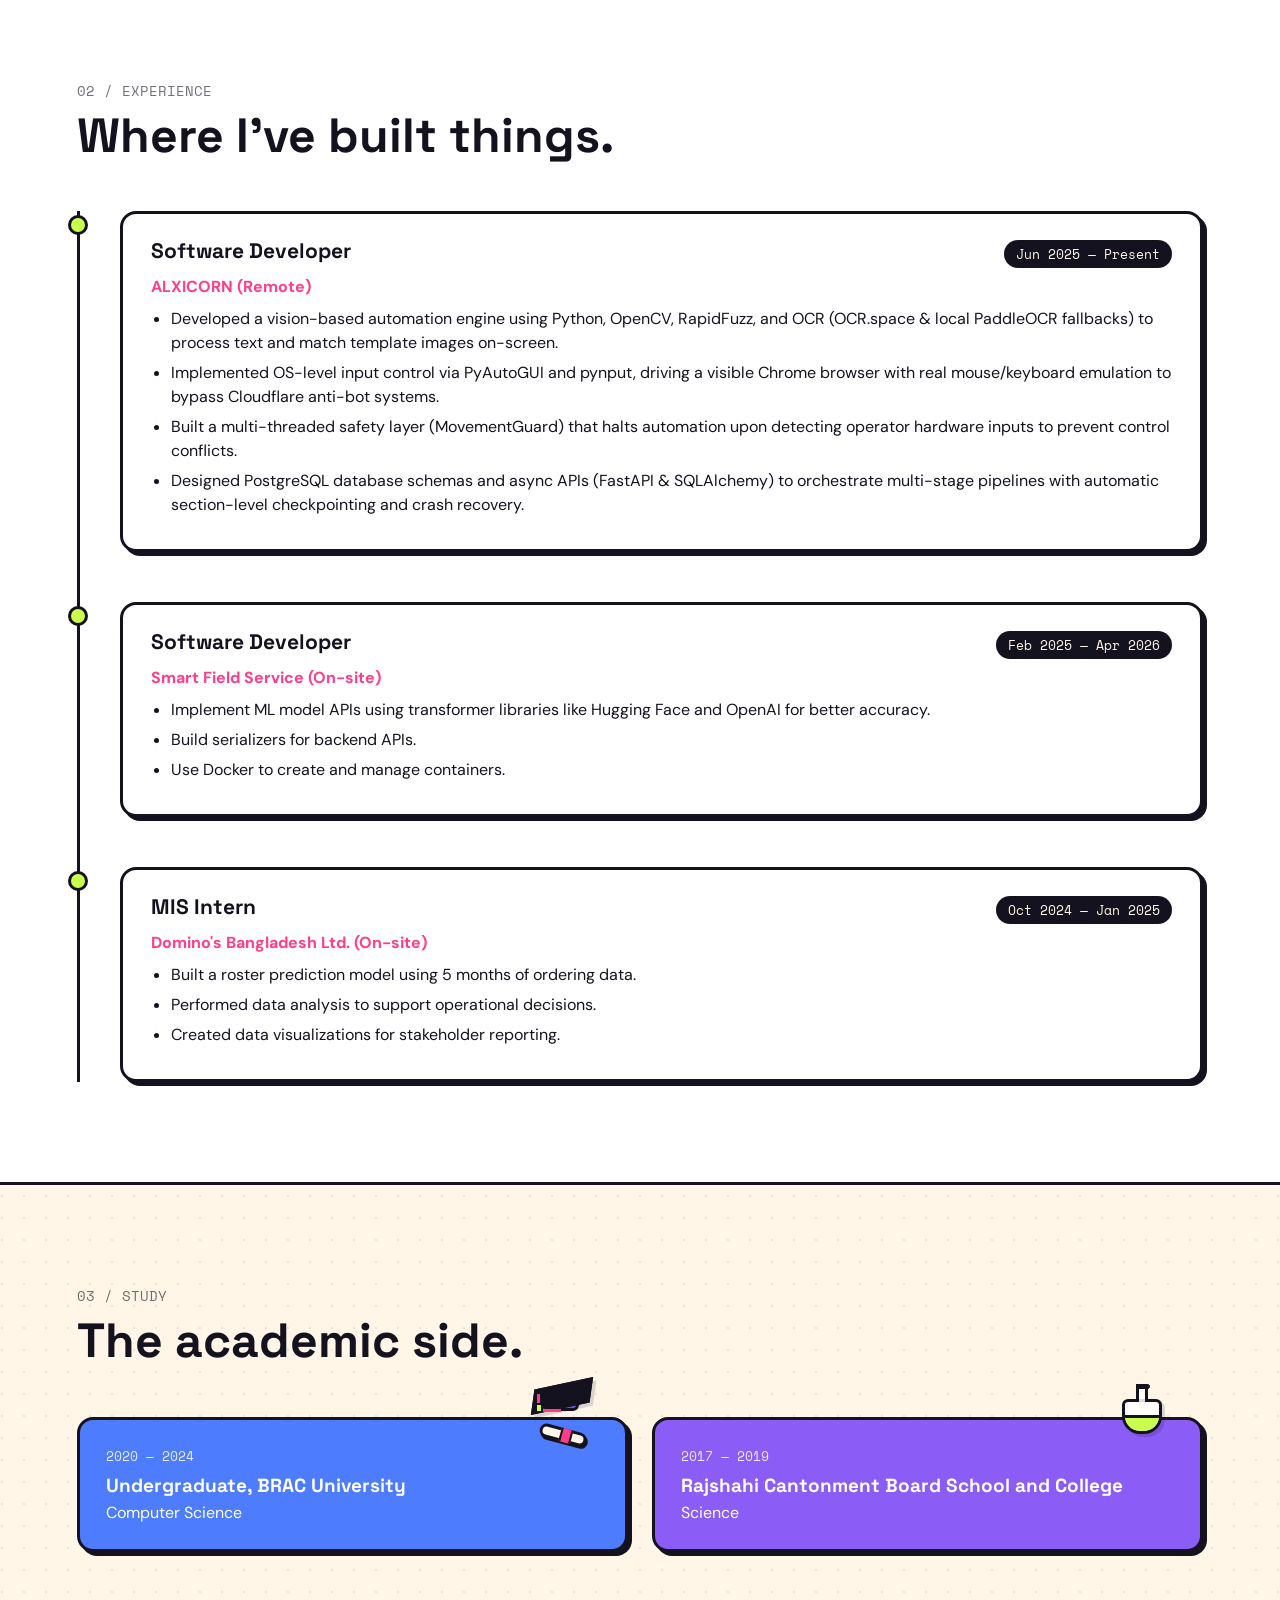
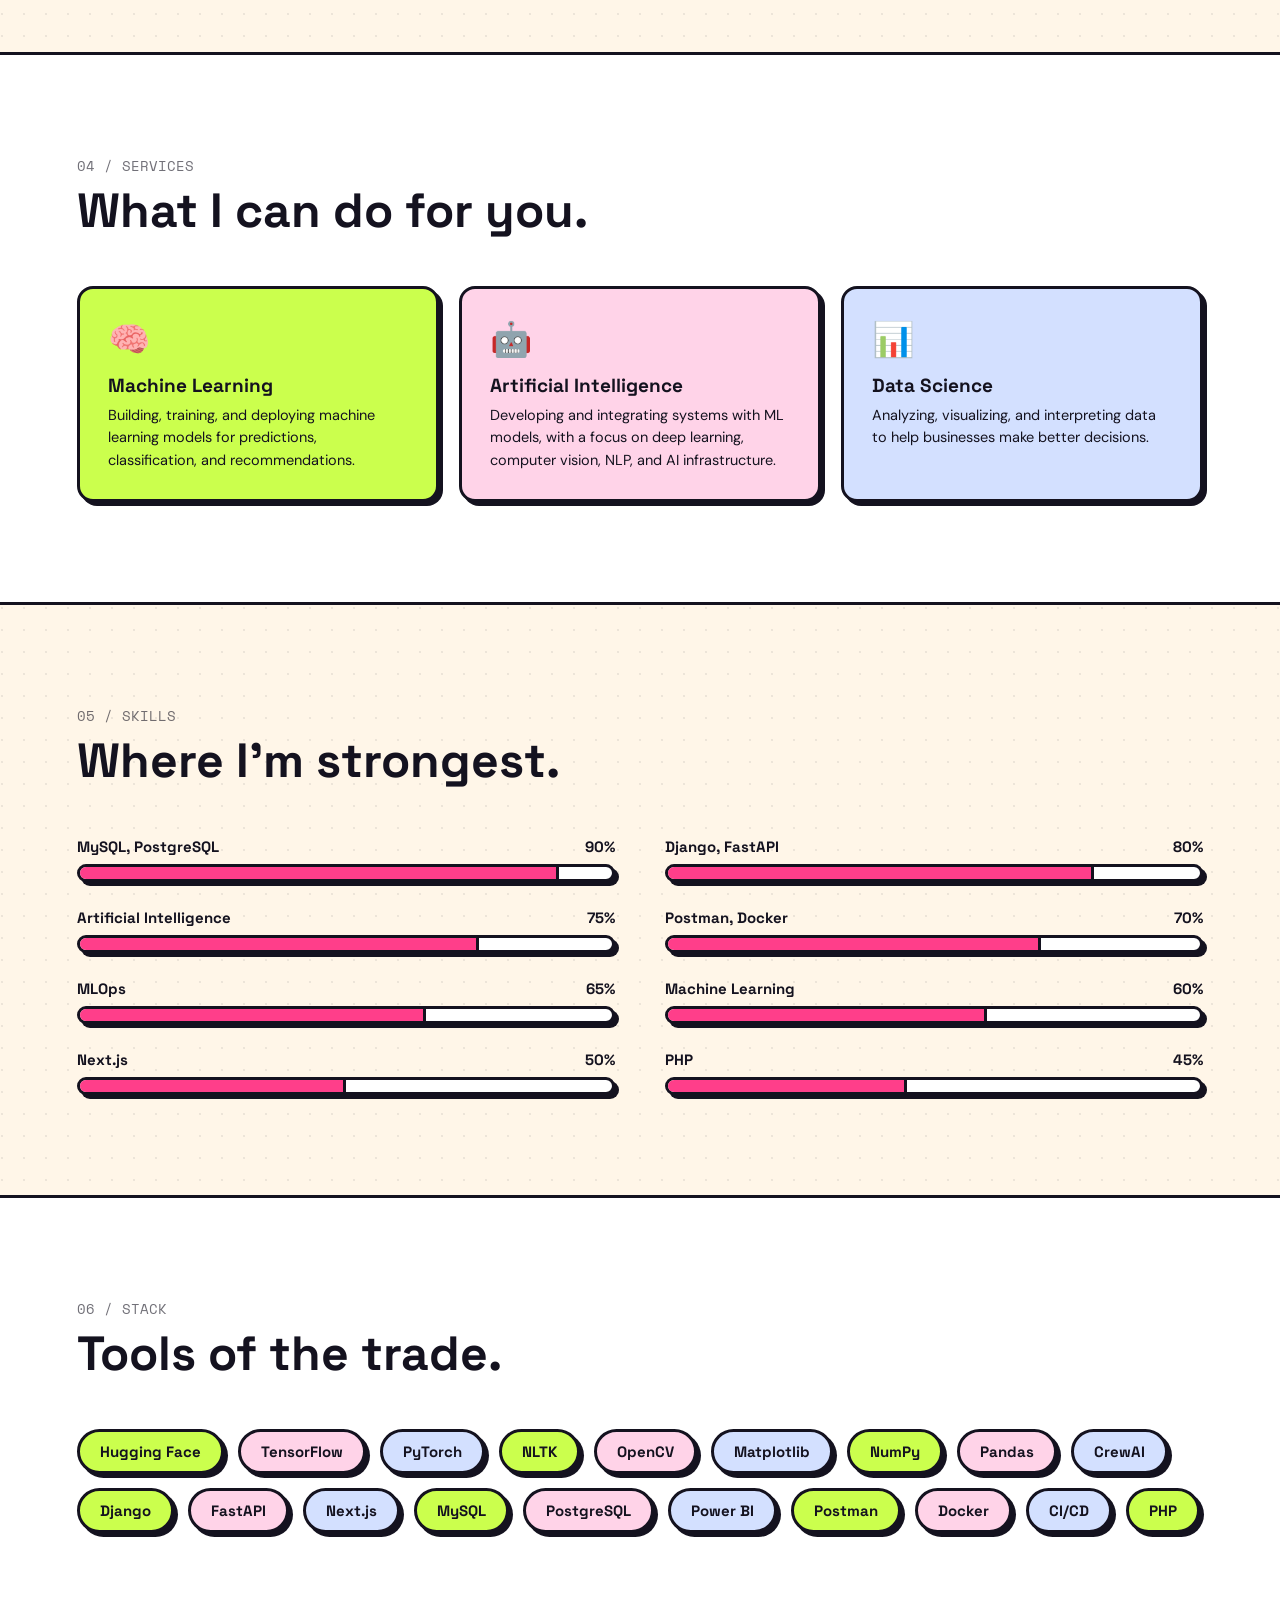
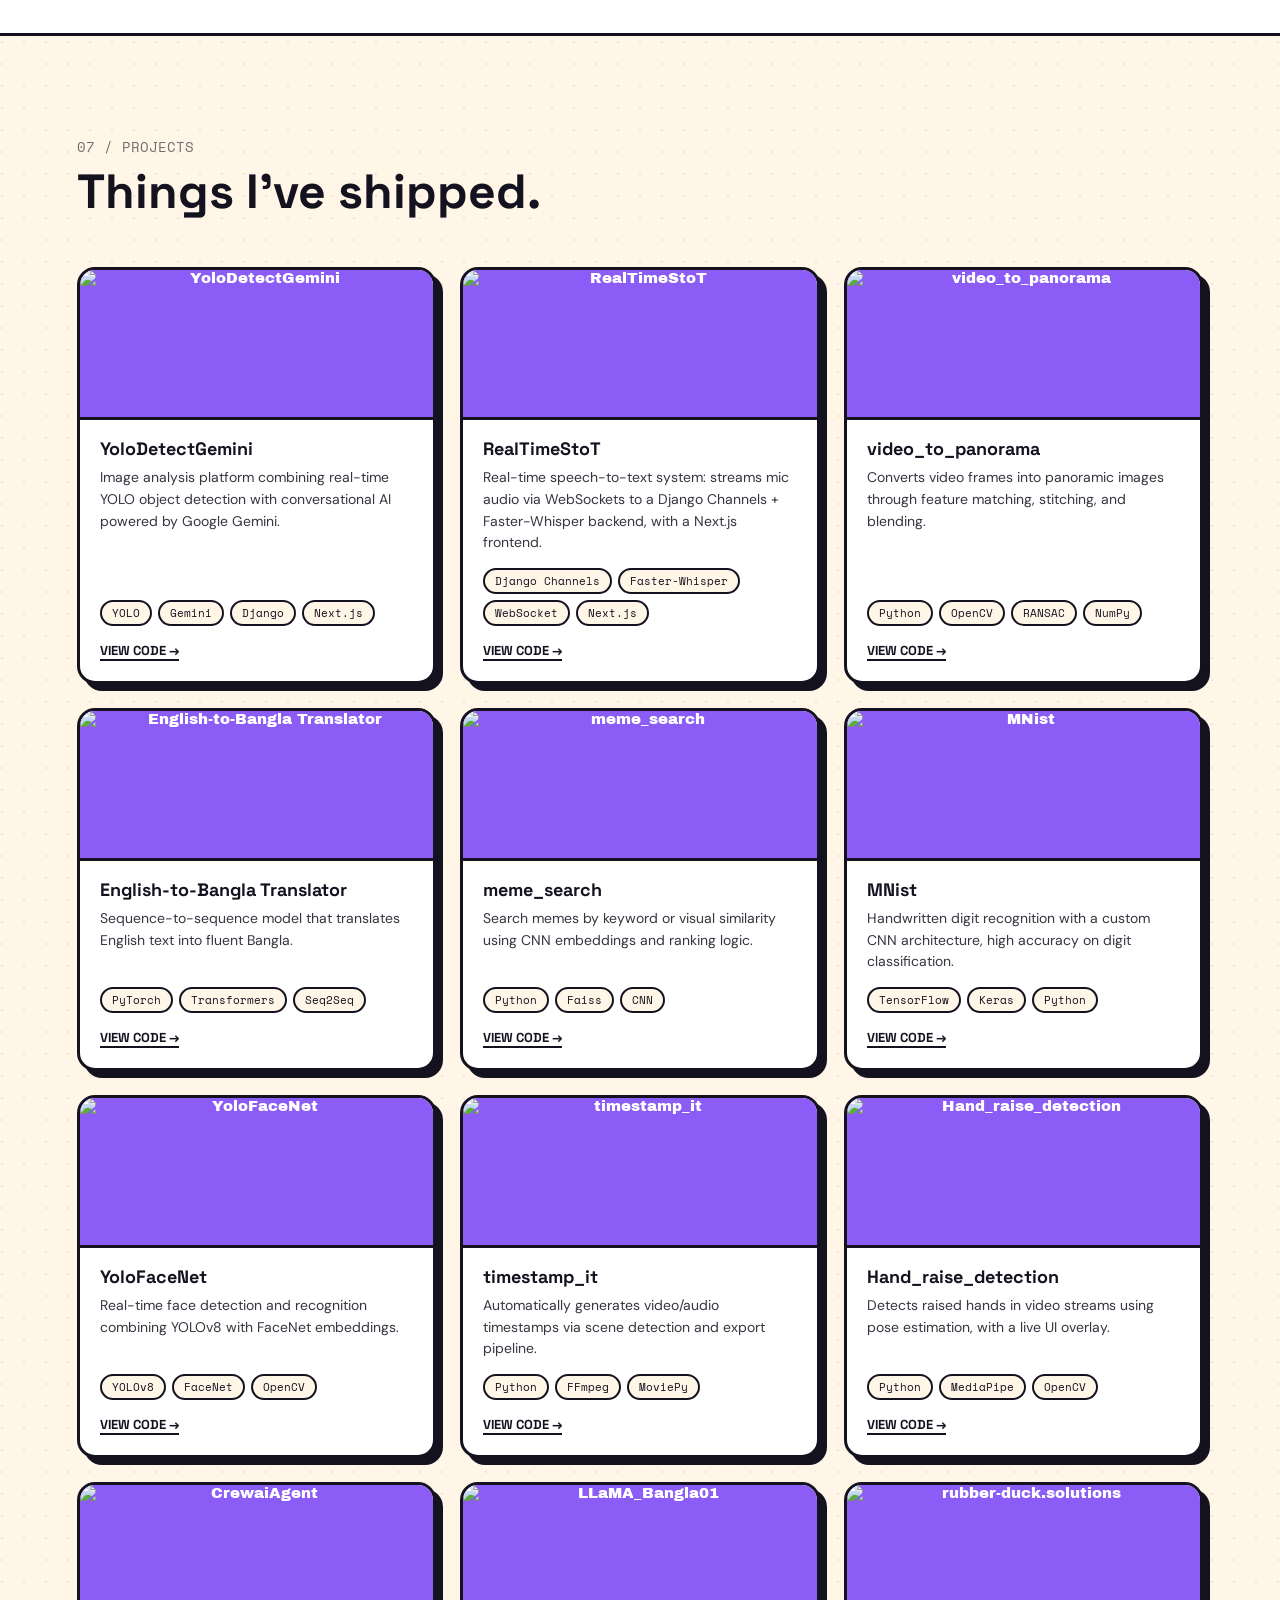
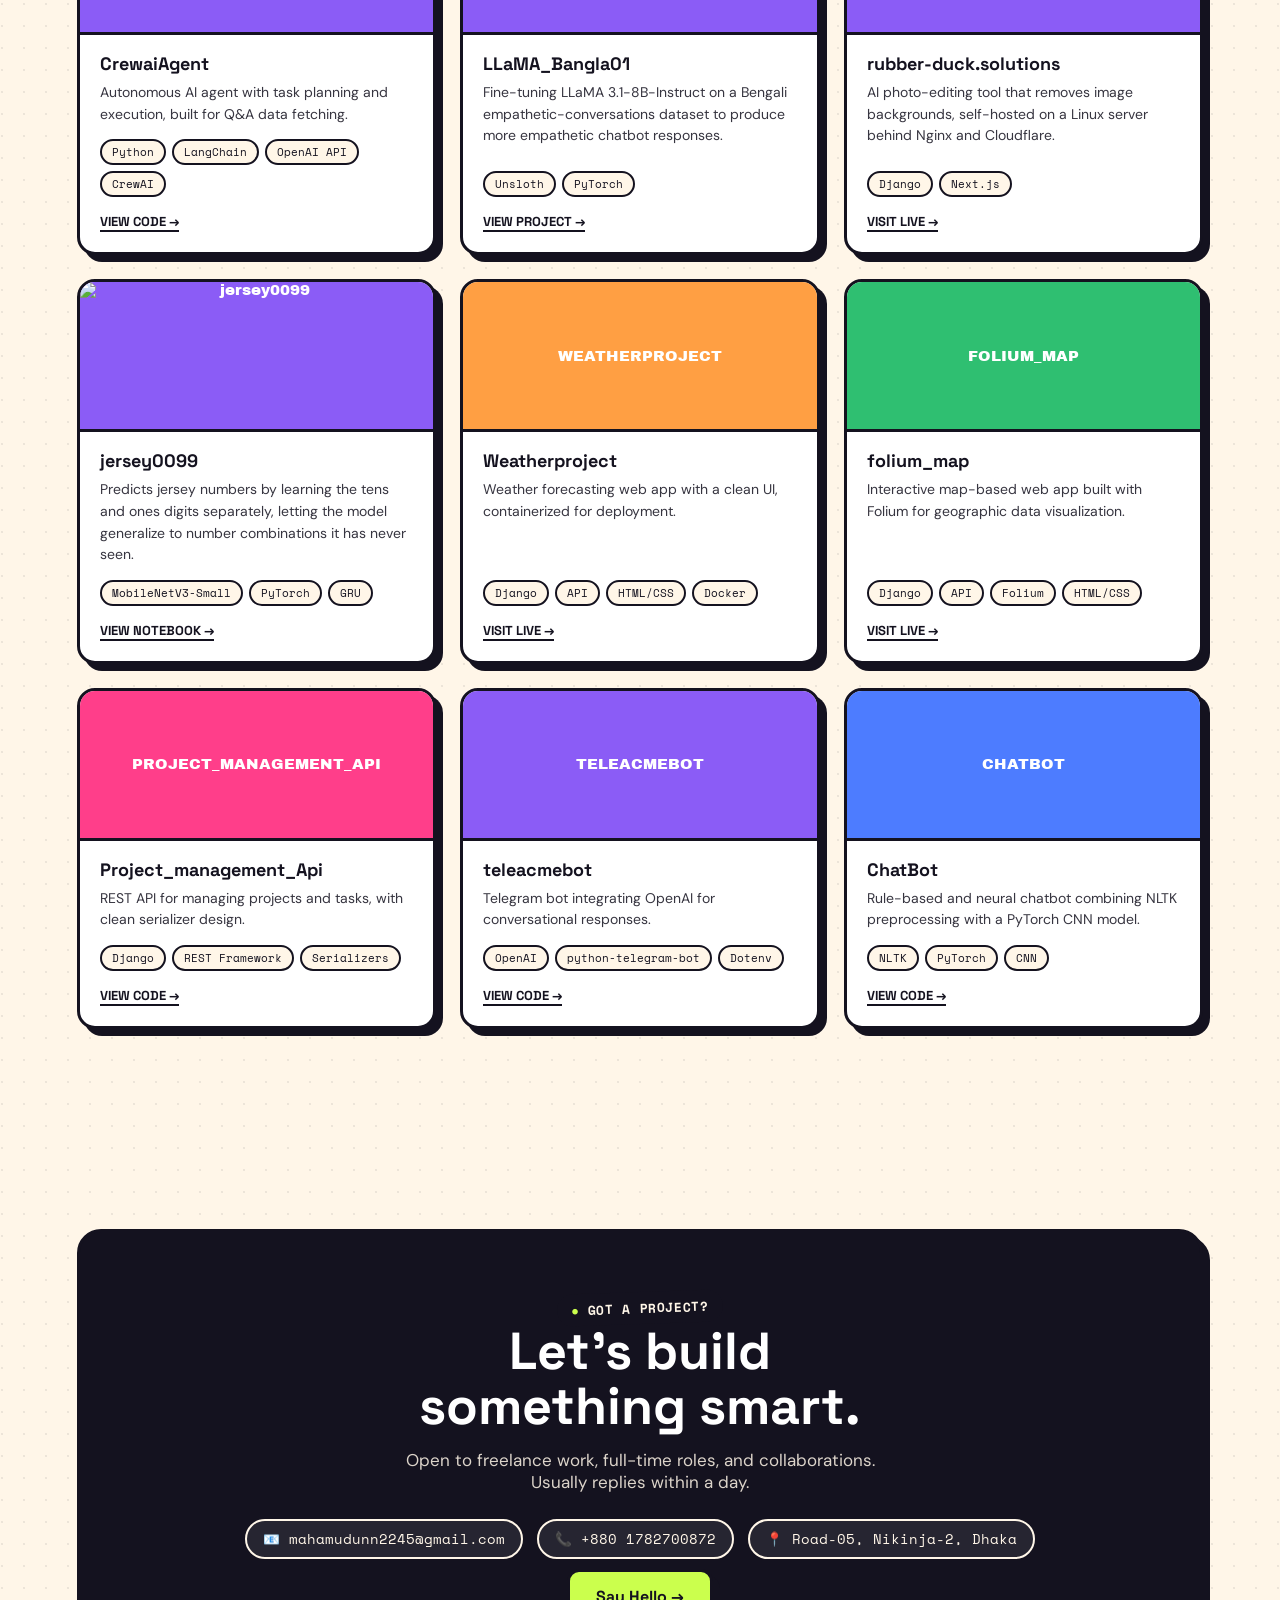
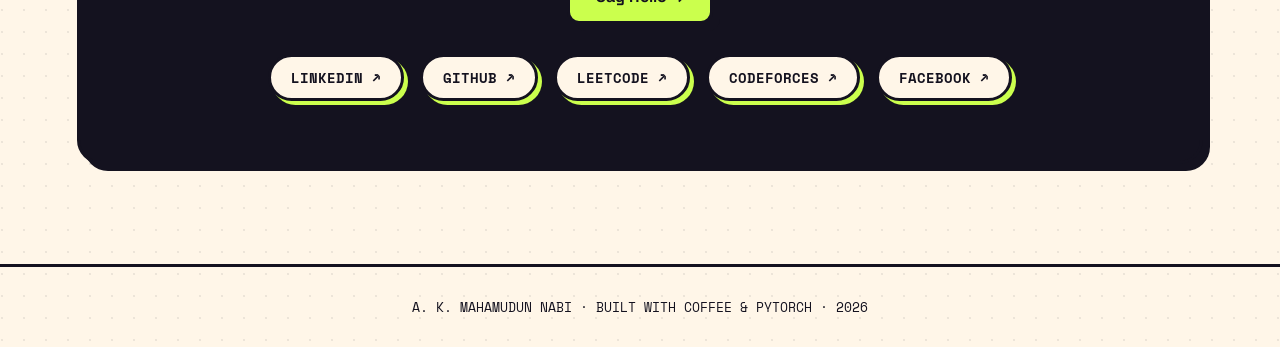
==== commit 6d0571ea: "changes in exprience" ====
--- a/index.html
+++ b/index.html
@@ -118,7 +118,7 @@
             <div class="role-row">
               <h3>Software Developer</h3><span class="period">Jun 2025 — Present</span>
             </div>
-            <span class="company">ALXICORN</span>
+            <span class="company">ALXICORN (Remote)</span>
             <ul>
               <li>Developed a vision-based automation engine using Python, OpenCV, RapidFuzz, and OCR (OCR.space & local
                 PaddleOCR fallbacks) to process text and match template images on-screen.</li>
@@ -137,7 +137,7 @@
             <div class="role-row">
               <h3>Software Developer</h3><span class="period">Feb 2025 — Apr 2026</span>
             </div>
-            <span class="company">Smart Field Service</span>
+            <span class="company">Smart Field Service (On-site)</span>
             <ul>
               <li>Implement ML model APIs using transformer libraries like Hugging Face and OpenAI for better accuracy.
               </li>
@@ -152,7 +152,7 @@
             <div class="role-row">
               <h3>MIS Intern</h3><span class="period">Oct 2024 — Jan 2025</span>
             </div>
-            <span class="company">Jubilant Foodworks Bangladesh Ltd</span>
+            <span class="company">Domino's Bangladesh Ltd. (On-site)</span>
             <ul>
               <li>Built a roster prediction model using 5 months of ordering data.</li>
               <li>Performed data analysis to support operational decisions.</li>
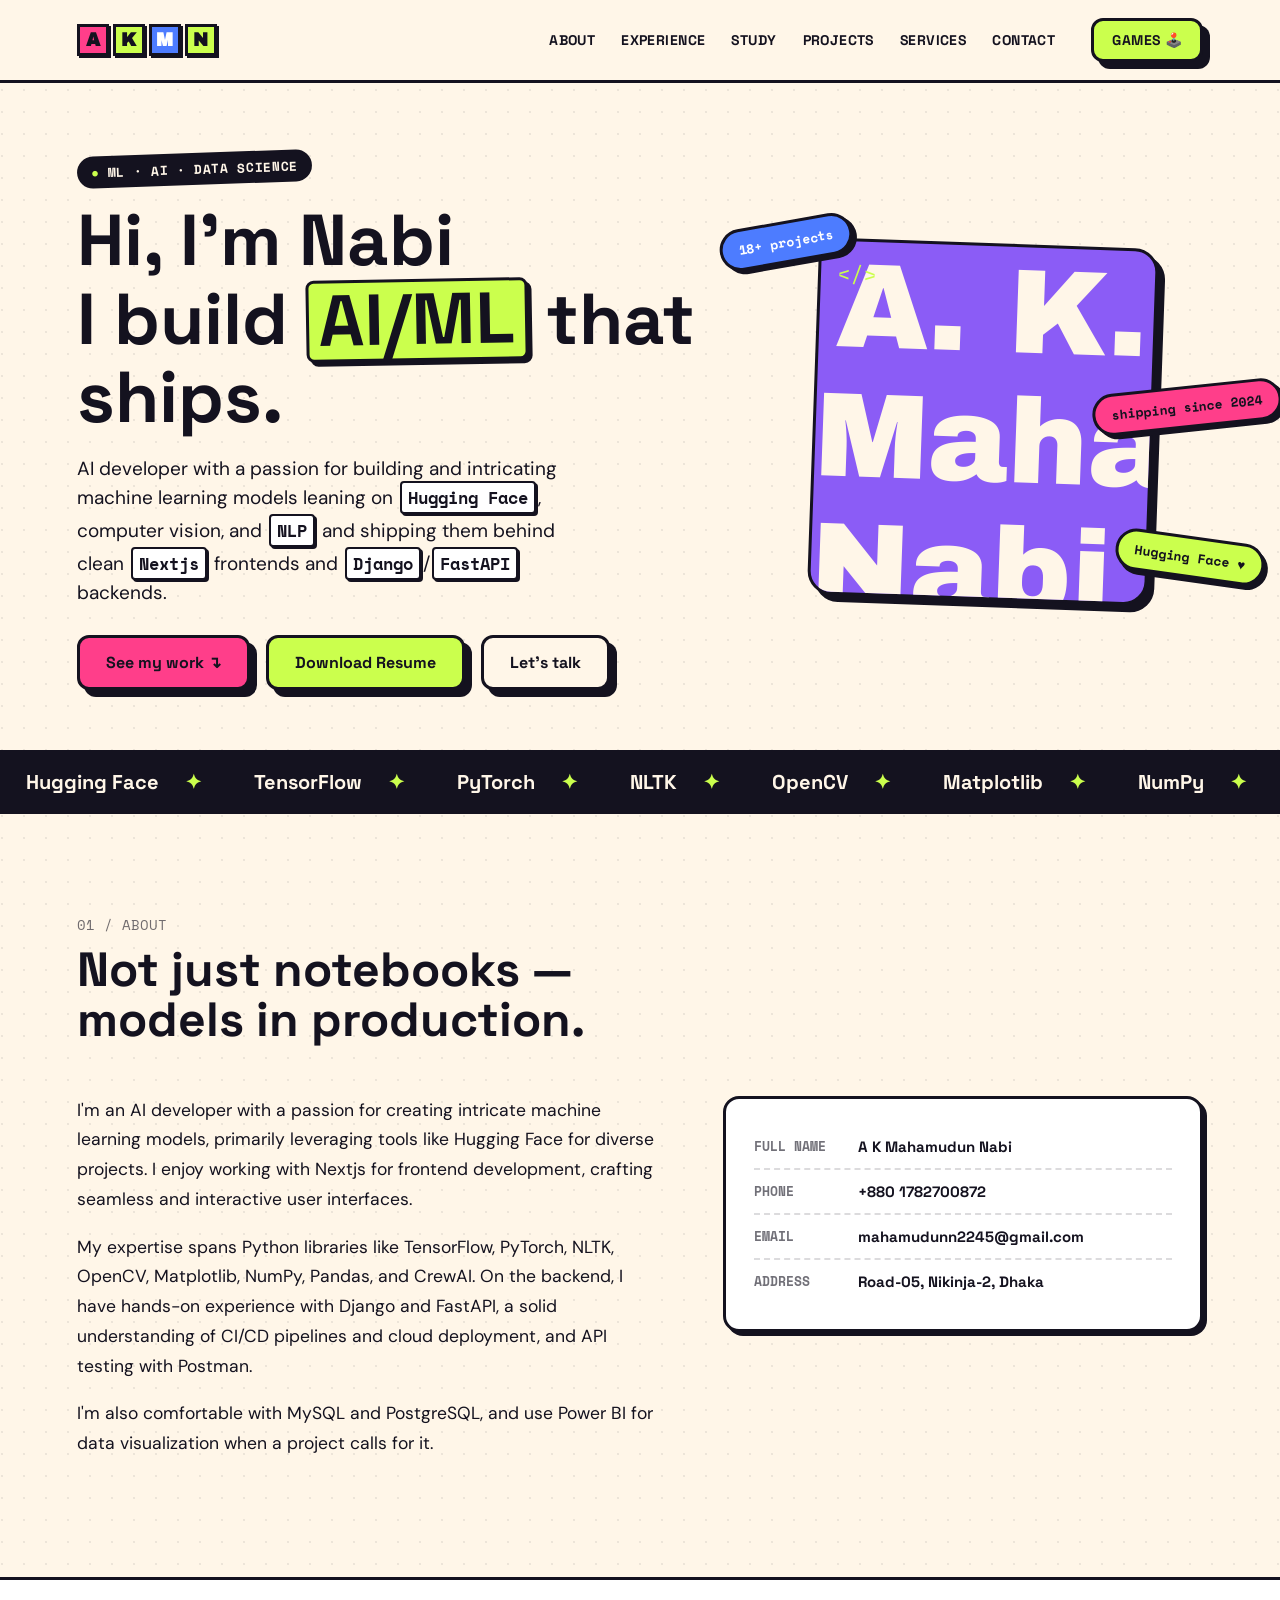
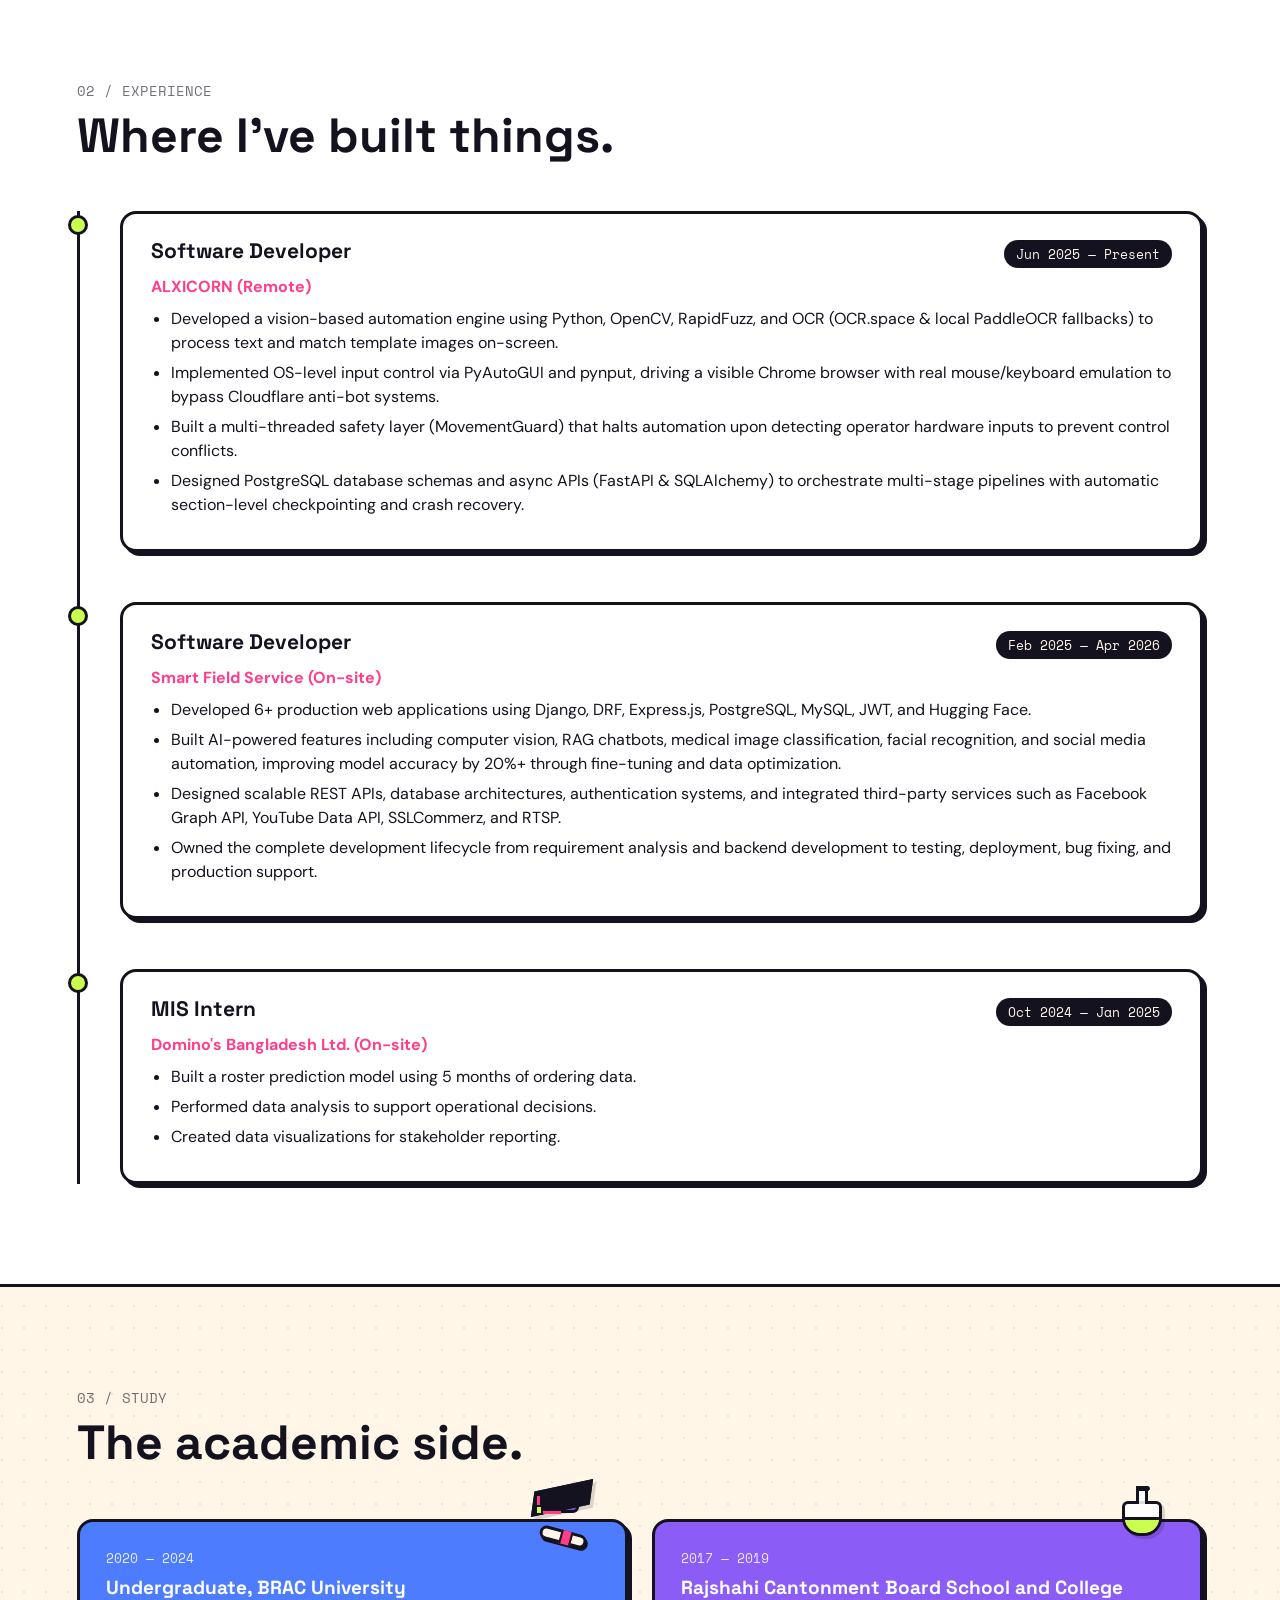
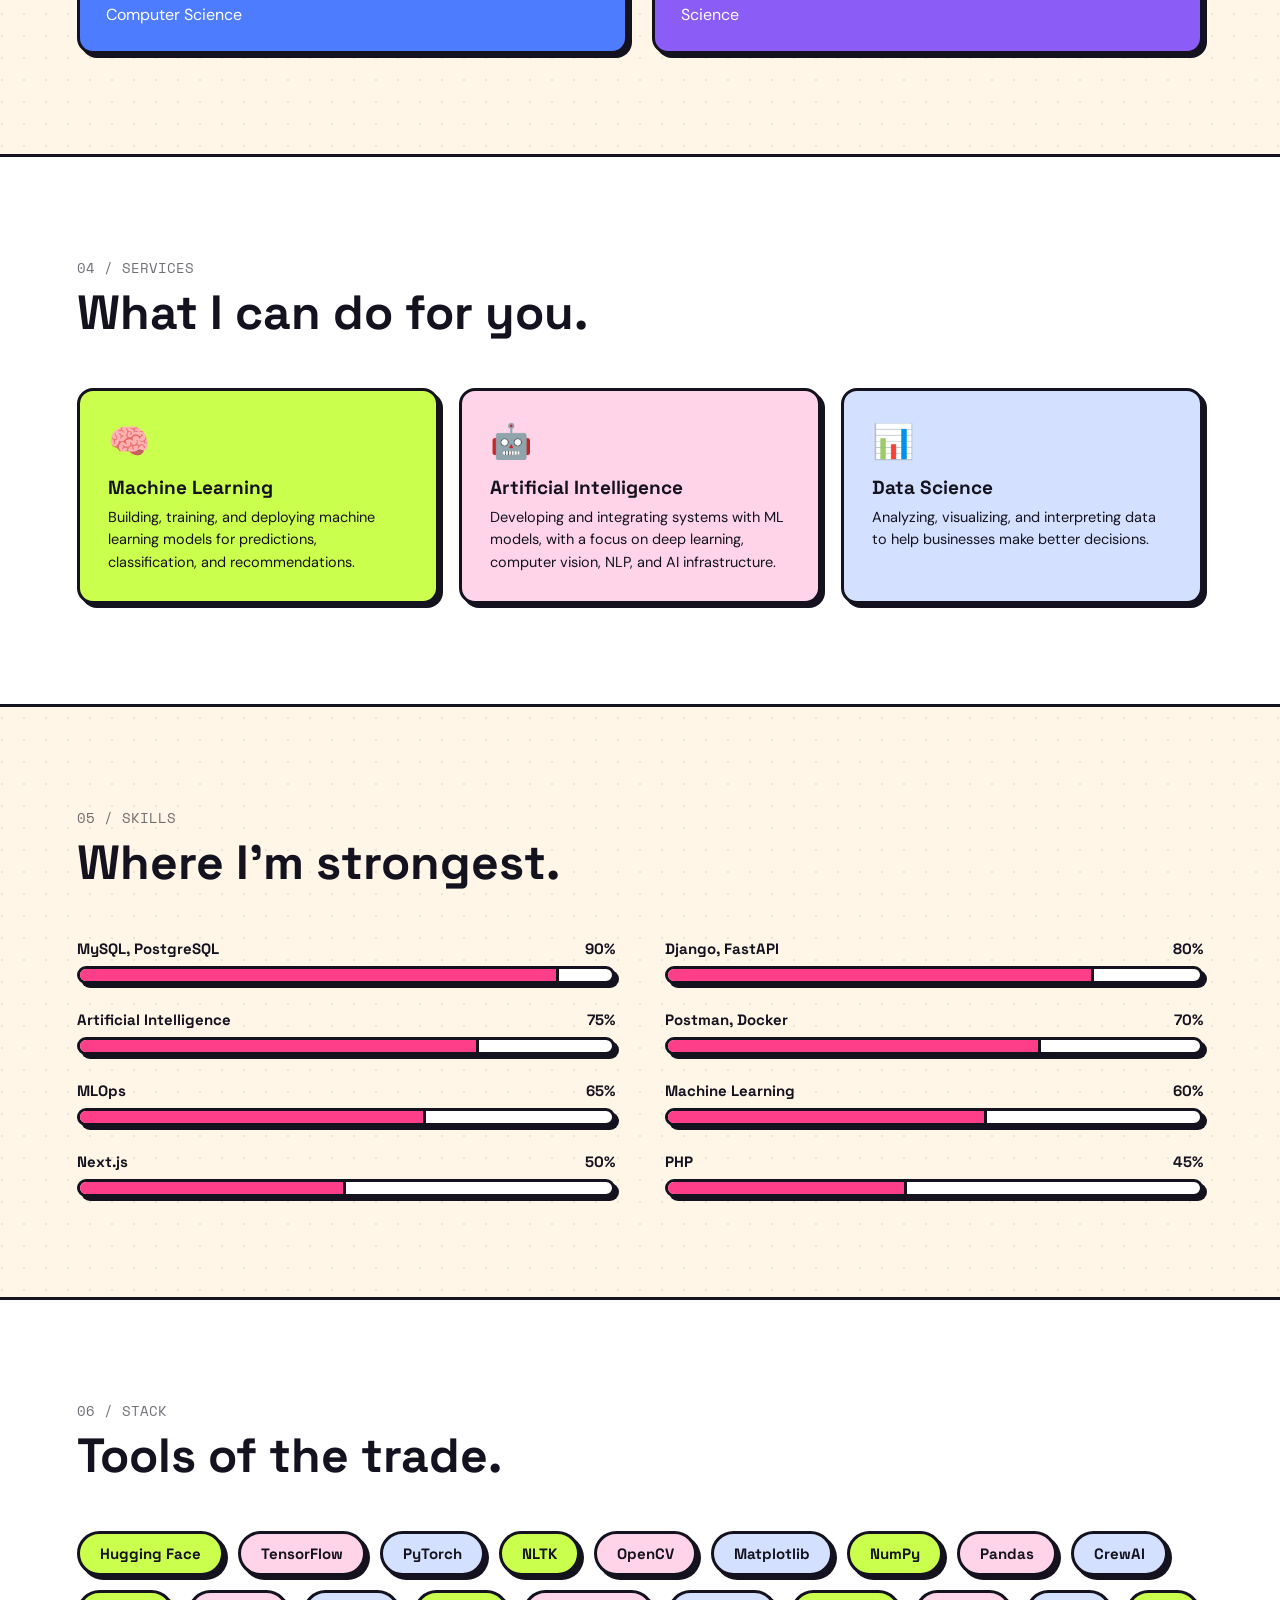
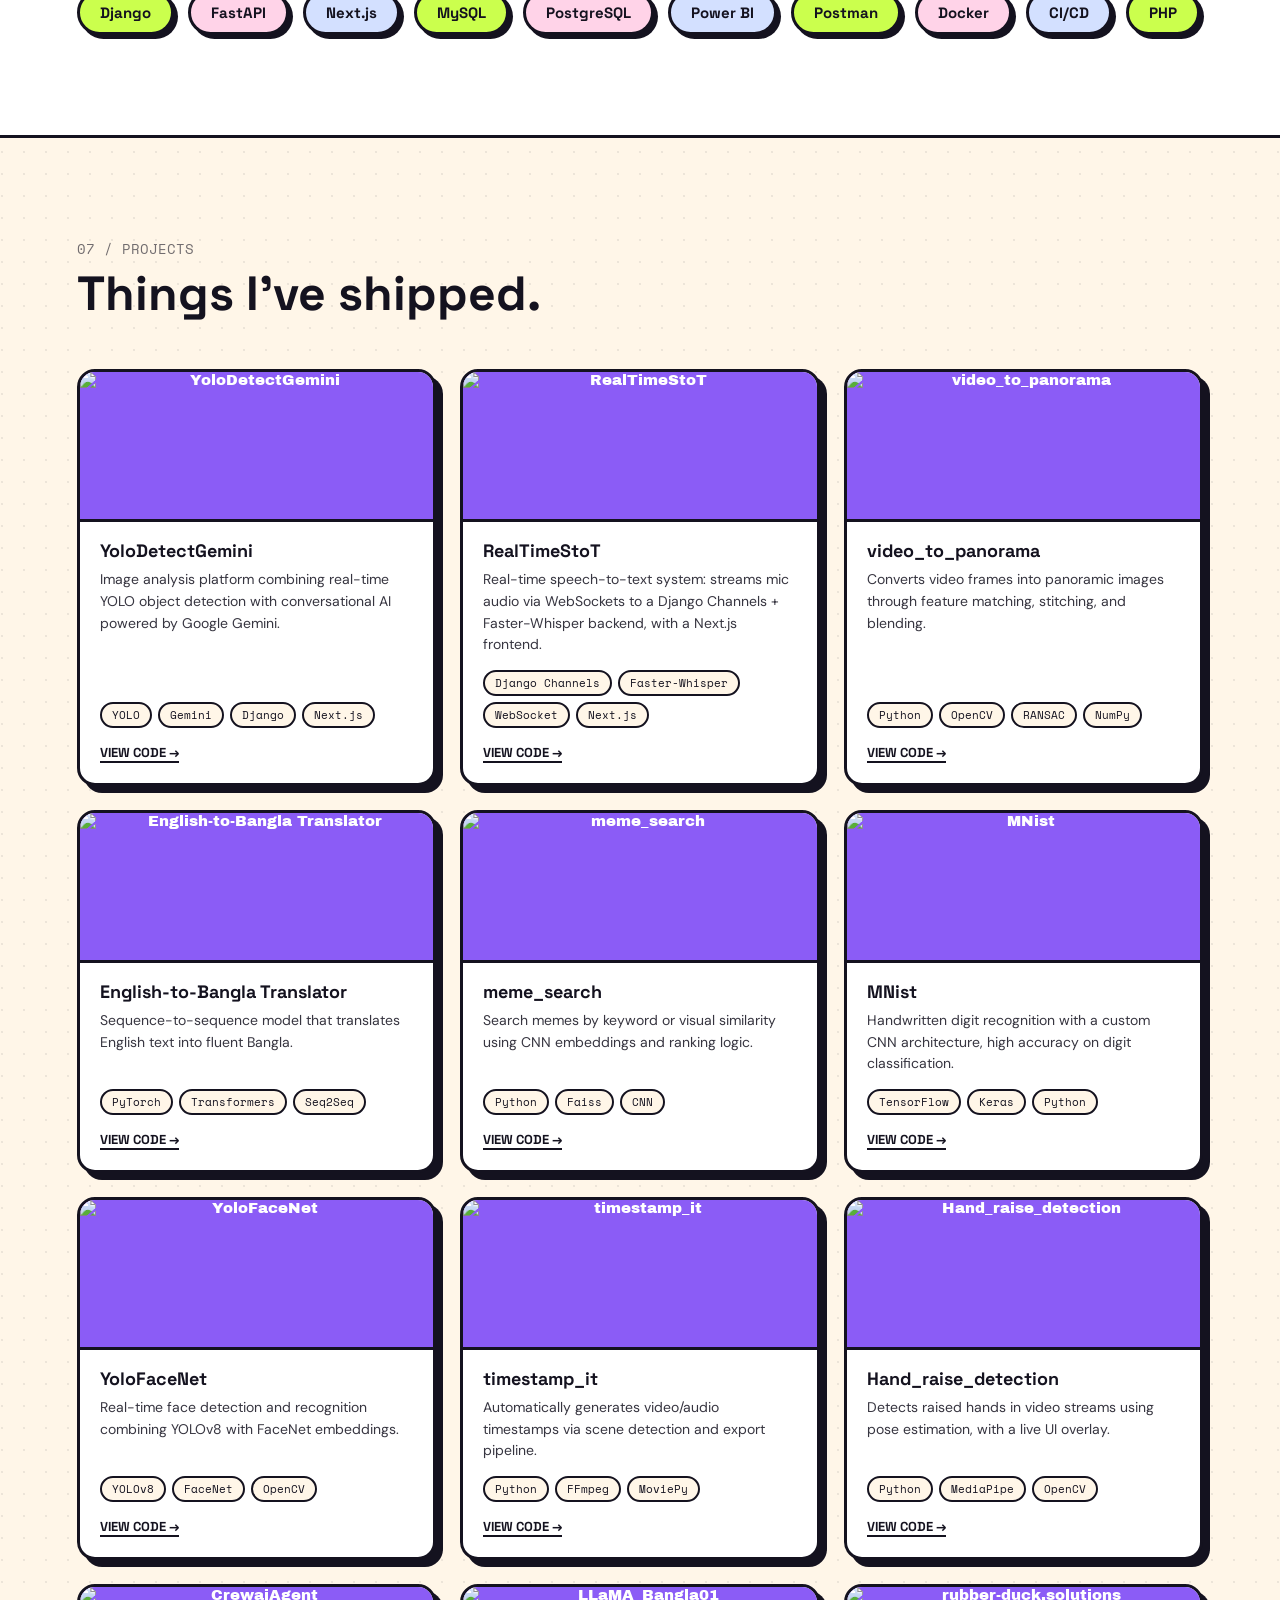
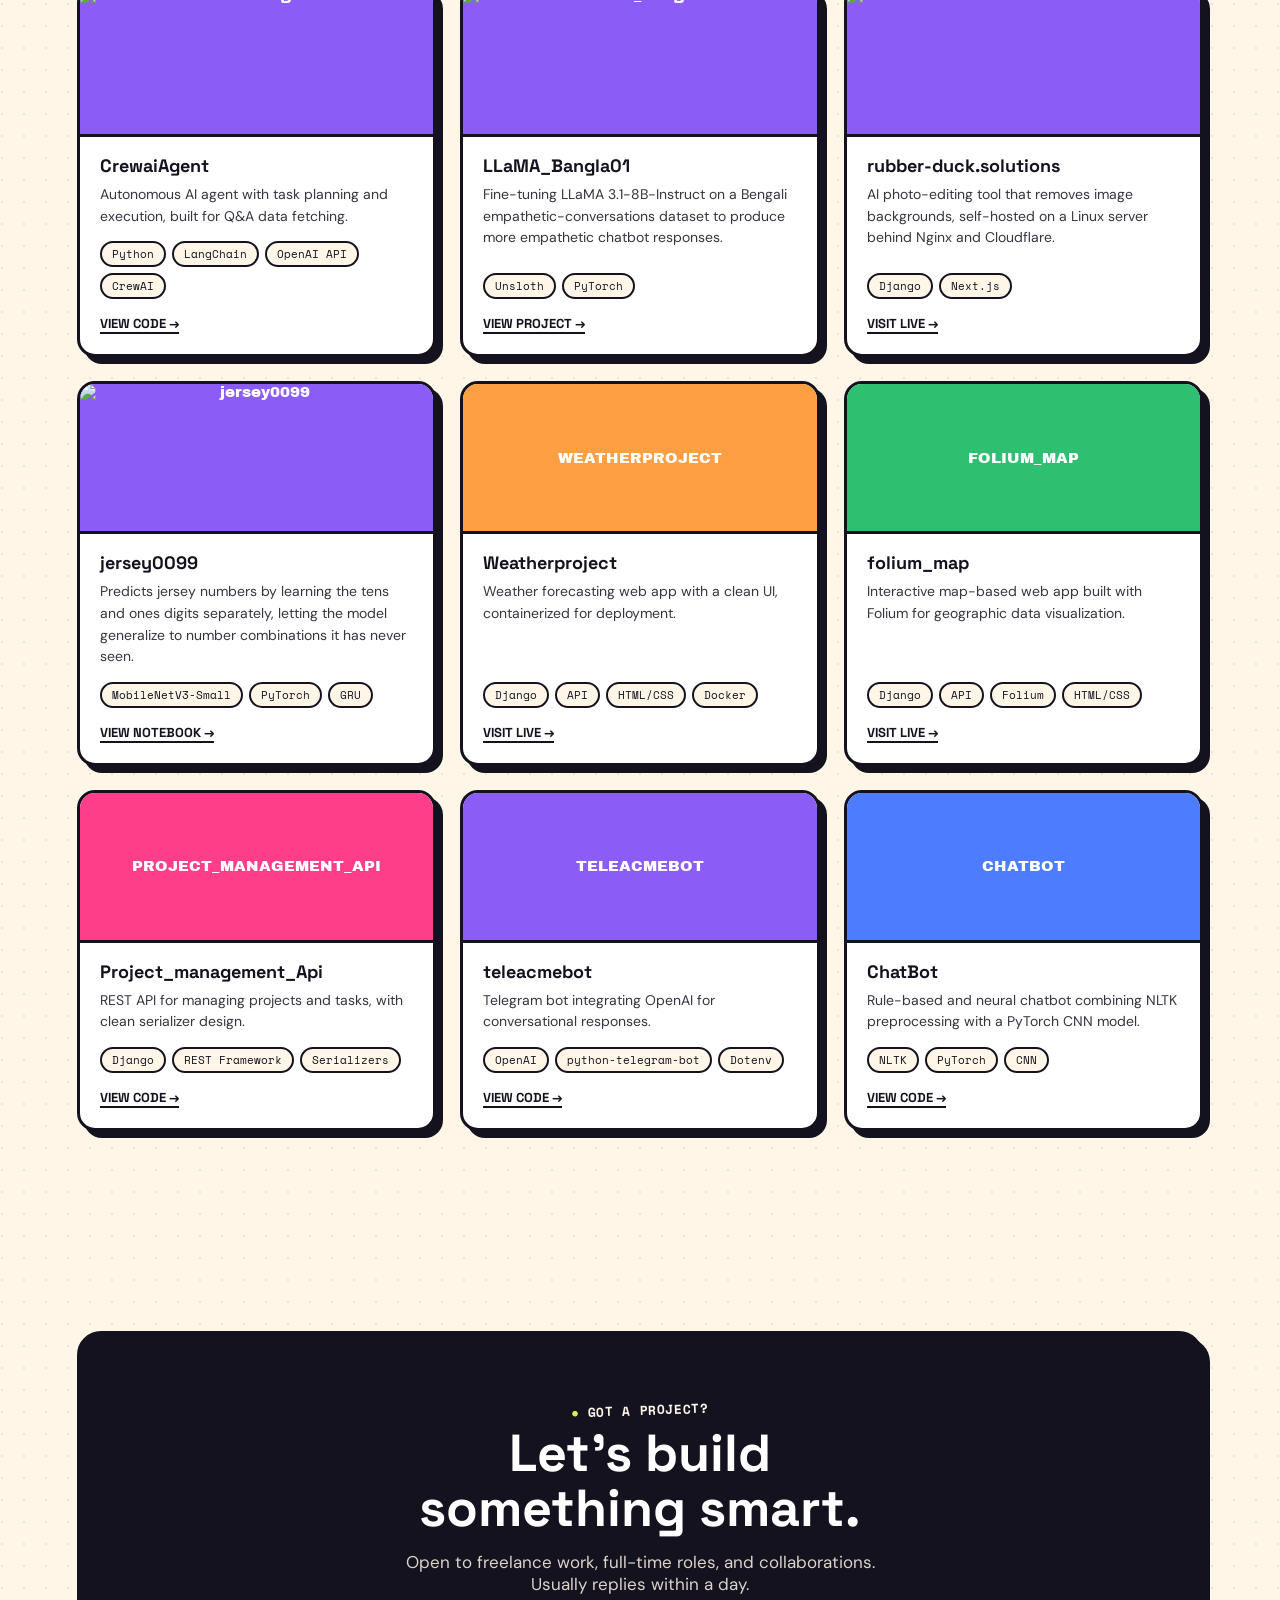
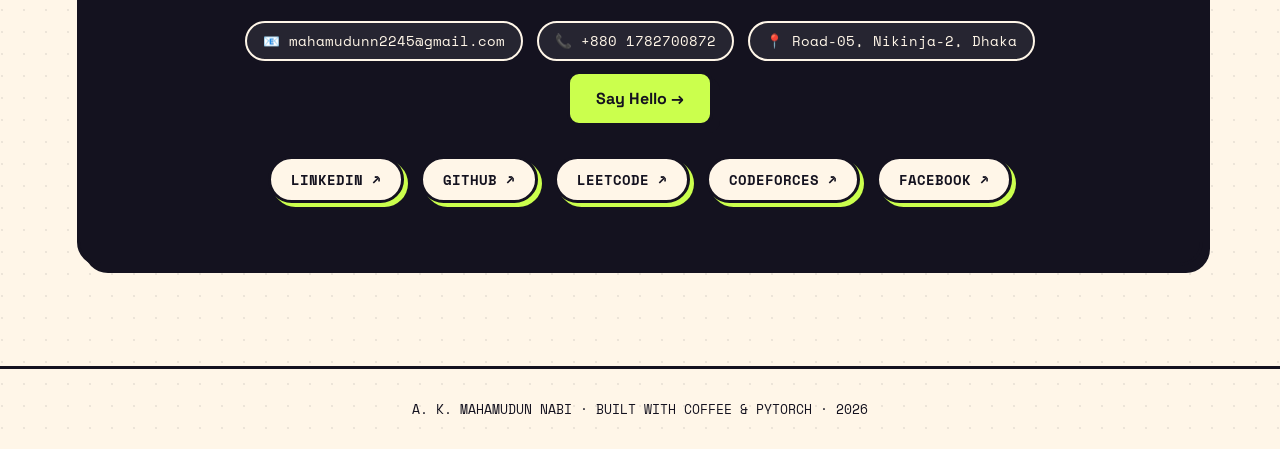
==== commit 8cf8e51b: "changed resume and description of sfs" ====
--- a/index.html
+++ b/index.html
@@ -56,7 +56,7 @@
           frontends and <span class="tech-box">Django</span>/<span class="tech-box">FastAPI</span> backends.</p>
         <div class="hero-actions">
           <a href="#projects" class="btn">See my work ↴</a>
-          <a href="https://akmahamudunnabi.onrender.com/images/A.%20K.%20Mahamudun%20Nabi.pdf" class="btn alt"
+          <a href="https://akmahamudunnabi.onrender.com/images/Mahamudun_Nabi" class="btn alt"
             target="_blank">Download Resume</a>
           <a href="#contact" class="btn ghost">Let's talk</a>
         </div>
@@ -139,10 +139,15 @@
             </div>
             <span class="company">Smart Field Service (On-site)</span>
             <ul>
-              <li>Implement ML model APIs using transformer libraries like Hugging Face and OpenAI for better accuracy.
-              </li>
-              <li>Build serializers for backend APIs.</li>
-              <li>Use Docker to create and manage containers.</li>
+              <li>Developed 6+ production web applications using Django, DRF, Express.js, PostgreSQL, MySQL, JWT, and
+                Hugging Face.</li>
+            <li>Built AI-powered features including computer vision, RAG chatbots, medical image classification, facial
+                recognition, and social media automation, improving model accuracy by 20%+ through fine-tuning and data
+                optimization.</li>
+            <li>Designed scalable REST APIs, database architectures, authentication systems, and integrated third-party
+          services such as Facebook Graph API, YouTube Data API, SSLCommerz, and RTSP.</li>
+            <li>Owned the complete development lifecycle from requirement analysis and backend development to
+              testing, deployment, bug fixing, and production support.</li>
             </ul>
           </div>
         </div>
